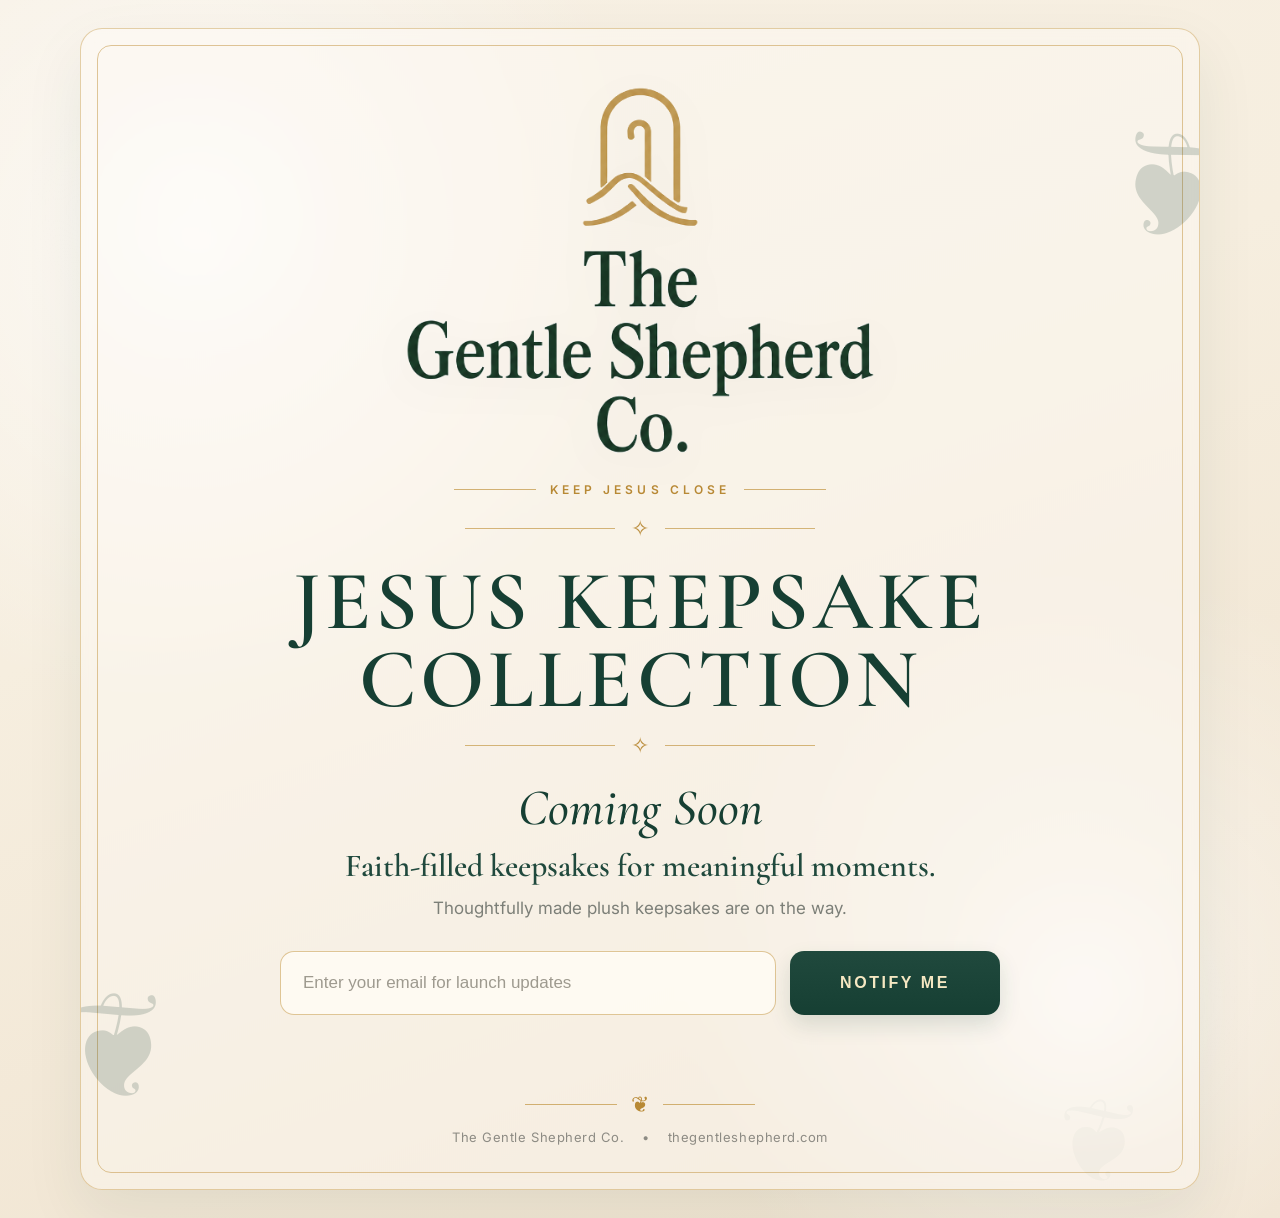
==== index.html @ 943f5da6 "Add files via upload" ====
<!DOCTYPE html>
<html lang="en">
<head>
  <meta charset="UTF-8" />
  <meta name="viewport" content="width=device-width, initial-scale=1.0" />
  <meta name="description" content="The Gentle Shepherd Co. — Jesus Keepsake Collection coming soon." />
  <title>The Gentle Shepherd Co. | Coming Soon</title>
  <link rel="preconnect" href="https://fonts.googleapis.com">
  <link rel="preconnect" href="https://fonts.gstatic.com" crossorigin>
  <link href="https://fonts.googleapis.com/css2?family=Cormorant+Garamond:wght@400;500;600;700&family=Inter:wght@400;500;600&display=swap" rel="stylesheet">
  <style>
    :root{
      --bg:#f7f0e4;
      --bg2:#efe2ce;
      --green:#163f33;
      --green2:#20493d;
      --gold:#c59a4a;
      --gold2:#b88935;
      --text:#3b463f;
      --soft:#7c7f78;
      --line:rgba(197,154,74,.75);
      --white:#fffdfa;
      --shadow:0 24px 60px rgba(22,63,51,.08);
    }

    *{box-sizing:border-box}
    html,body{margin:0;padding:0}
    body{
      min-height:100vh;
      font-family:"Inter",sans-serif;
      color:var(--text);
      background:
        radial-gradient(circle at 15% 20%, rgba(255,255,255,.65), transparent 32%),
        radial-gradient(circle at 85% 80%, rgba(255,255,255,.55), transparent 28%),
        linear-gradient(160deg, var(--bg) 0%, #f6eedf 40%, var(--bg2) 100%);
      overflow-x:hidden;
    }

    .page{
      min-height:100vh;
      padding:28px;
      display:flex;
      align-items:center;
      justify-content:center;
      position:relative;
      isolation:isolate;
    }

    .page::before,
    .page::after{
      content:"";
      position:absolute;
      inset:auto;
      width:360px;
      height:360px;
      border-radius:50%;
      background:radial-gradient(circle, rgba(255,255,255,.35), transparent 62%);
      z-index:-2;
      filter:blur(12px);
    }
    .page::before{top:30px;left:20px}
    .page::after{right:20px;bottom:30px}

    .shell{
      position:relative;
      width:min(1120px, 100%);
      background:rgba(255,253,249,.38);
      backdrop-filter: blur(6px);
      border:1.25px solid rgba(197,154,74,.45);
      box-shadow:var(--shadow);
      border-radius:22px;
      padding:52px 40px 44px;
      overflow:hidden;
    }

    .shell::before{
      content:"";
      position:absolute;
      inset:16px;
      border:1px solid rgba(197,154,74,.55);
      border-radius:14px;
      pointer-events:none;
    }

    .leaf{
      position:absolute;
      color:rgba(22,63,51,.18);
      font-family:"Cormorant Garamond",serif;
      font-size:140px;
      line-height:1;
      user-select:none;
      pointer-events:none;
    }
    .leaf.left{left:-14px;bottom:74px;transform:rotate(-8deg)}
    .leaf.right{right:-20px;top:86px;transform:scaleX(-1) rotate(-14deg)}
    .leaf.bottom{right:62px;bottom:-6px;font-size:110px;opacity:.14}

    .inner{
      max-width:760px;
      margin:0 auto;
      text-align:center;
      position:relative;
      z-index:1;
    }

    .logo{
      width:min(480px, 72vw);
      display:block;
      margin:0 auto 22px;
      filter:drop-shadow(0 10px 20px rgba(0,0,0,.04));
    }

    .micro{
      display:flex;
      align-items:center;
      justify-content:center;
      gap:14px;
      color:var(--gold2);
      font-size:12px;
      font-weight:600;
      letter-spacing:.34em;
      text-transform:uppercase;
      margin:6px 0 20px;
    }
    .micro::before,.micro::after{
      content:"";
      width:82px;
      max-width:12vw;
      height:1px;
      background:var(--line);
    }

    .ornament{
      display:flex;
      align-items:center;
      justify-content:center;
      gap:16px;
      margin:16px auto 24px;
      color:var(--gold2);
      opacity:.95;
    }
    .ornament::before,.ornament::after{
      content:"";
      width:150px;
      max-width:22vw;
      height:1px;
      background:var(--line);
    }
    .ornament span{
      font-size:22px;
      line-height:1;
    }

    h1{
      margin:0;
      font-family:"Cormorant Garamond",serif;
      color:var(--green);
      font-weight:600;
      text-transform:uppercase;
      letter-spacing:.05em;
      font-size:clamp(46px, 7vw, 84px);
      line-height:.92;
    }

    .coming{
      margin:10px 0 10px;
      font-family:"Cormorant Garamond",serif;
      color:var(--green);
      font-style:italic;
      font-weight:500;
      font-size:clamp(36px, 4vw, 56px);
      line-height:1.1;
    }

    .tagline{
      margin:10px 0 8px;
      font-family:"Cormorant Garamond",serif;
      color:var(--green2);
      font-size:clamp(22px, 2.5vw, 34px);
      font-weight:600;
      line-height:1.25;
    }

    .sub{
      margin:0 auto 28px;
      max-width:640px;
      color:var(--soft);
      font-size:17px;
      line-height:1.7;
    }

    .notify-wrap{
      margin:26px auto 24px;
      max-width:720px;
      display:grid;
      grid-template-columns:1fr 210px;
      gap:14px;
    }

    .notify-wrap input{
      width:100%;
      height:64px;
      border-radius:14px;
      border:1px solid rgba(197,154,74,.55);
      background:rgba(255,252,245,.82);
      padding:0 22px;
      font-size:17px;
      color:var(--green);
      outline:none;
      box-shadow: inset 0 1px 0 rgba(255,255,255,.4);
    }

    .notify-wrap input::placeholder{
      color:#9e9a8f;
    }

    .notify-wrap button{
      height:64px;
      border:none;
      border-radius:14px;
      background:linear-gradient(180deg, var(--green2), var(--green));
      color:#f5e7c2;
      font-size:16px;
      font-weight:600;
      letter-spacing:.16em;
      text-transform:uppercase;
      cursor:pointer;
      box-shadow:0 10px 22px rgba(22,63,51,.14);
      transition:transform .18s ease, box-shadow .18s ease, opacity .18s ease;
    }
    .notify-wrap button:hover{
      transform:translateY(-1px);
      box-shadow:0 14px 28px rgba(22,63,51,.18);
    }

    .message{
      min-height:24px;
      margin-top:4px;
      color:var(--green2);
      font-size:14px;
    }

    .footer-orn{
      margin:28px auto 12px;
      color:var(--gold2);
      font-size:22px;
      display:flex;
      align-items:center;
      justify-content:center;
      gap:14px;
    }
    .footer-orn::before,.footer-orn::after{
      content:"";
      width:92px;
      max-width:14vw;
      height:1px;
      background:var(--line);
    }

    .footer{
      display:flex;
      justify-content:center;
      gap:18px;
      flex-wrap:wrap;
      margin-top:8px;
      color:#8d8b84;
      font-size:13px;
      letter-spacing:.04em;
    }

    @media (max-width: 760px){
      .page{padding:14px}
      .shell{padding:34px 20px 28px}
      .notify-wrap{
        grid-template-columns:1fr;
        gap:12px;
      }
      .notify-wrap button, .notify-wrap input{height:58px}
      .leaf{display:none}
      .micro{letter-spacing:.24em}
      .tagline{font-size:26px}
      .sub{font-size:15px}
    }
  </style>
</head>
<body>
  <main class="page">
    <section class="shell">
      <div class="leaf left">❦</div>
      <div class="leaf right">❦</div>
      <div class="leaf bottom">❦</div>

      <div class="inner">
        <img src="tgsc-logo.png" alt="The Gentle Shepherd Co. logo" class="logo" />

        <div class="micro">Keep Jesus Close</div>
        <div class="ornament"><span>✧</span></div>

        <h1>Jesus Keepsake<br>Collection</h1>
        <div class="ornament"><span>✧</span></div>

        <div class="coming">Coming Soon</div>

        <p class="tagline">Faith-filled keepsakes for meaningful moments.</p>
        <p class="sub">Thoughtfully made plush keepsakes are on the way.</p>

        <form class="notify-wrap" id="notifyForm">
          <input type="email" id="email" placeholder="Enter your email for launch updates" required />
          <button type="submit">Notify Me</button>
        </form>
        <div id="message" class="message" aria-live="polite"></div>

        <div class="footer-orn">❦</div>
        <div class="footer">
          <span>The Gentle Shepherd Co.</span>
          <span>•</span>
          <span>thegentleshepherd.com</span>
        </div>
      </div>
    </section>
  </main>

  <script>
    const form = document.getElementById('notifyForm');
    const message = document.getElementById('message');

    form.addEventListener('submit', function(e){
      e.preventDefault();
      message.textContent = "Thank you — we’ll let you know when we launch.";
      form.reset();
    });
  </script>
</body>
</html>
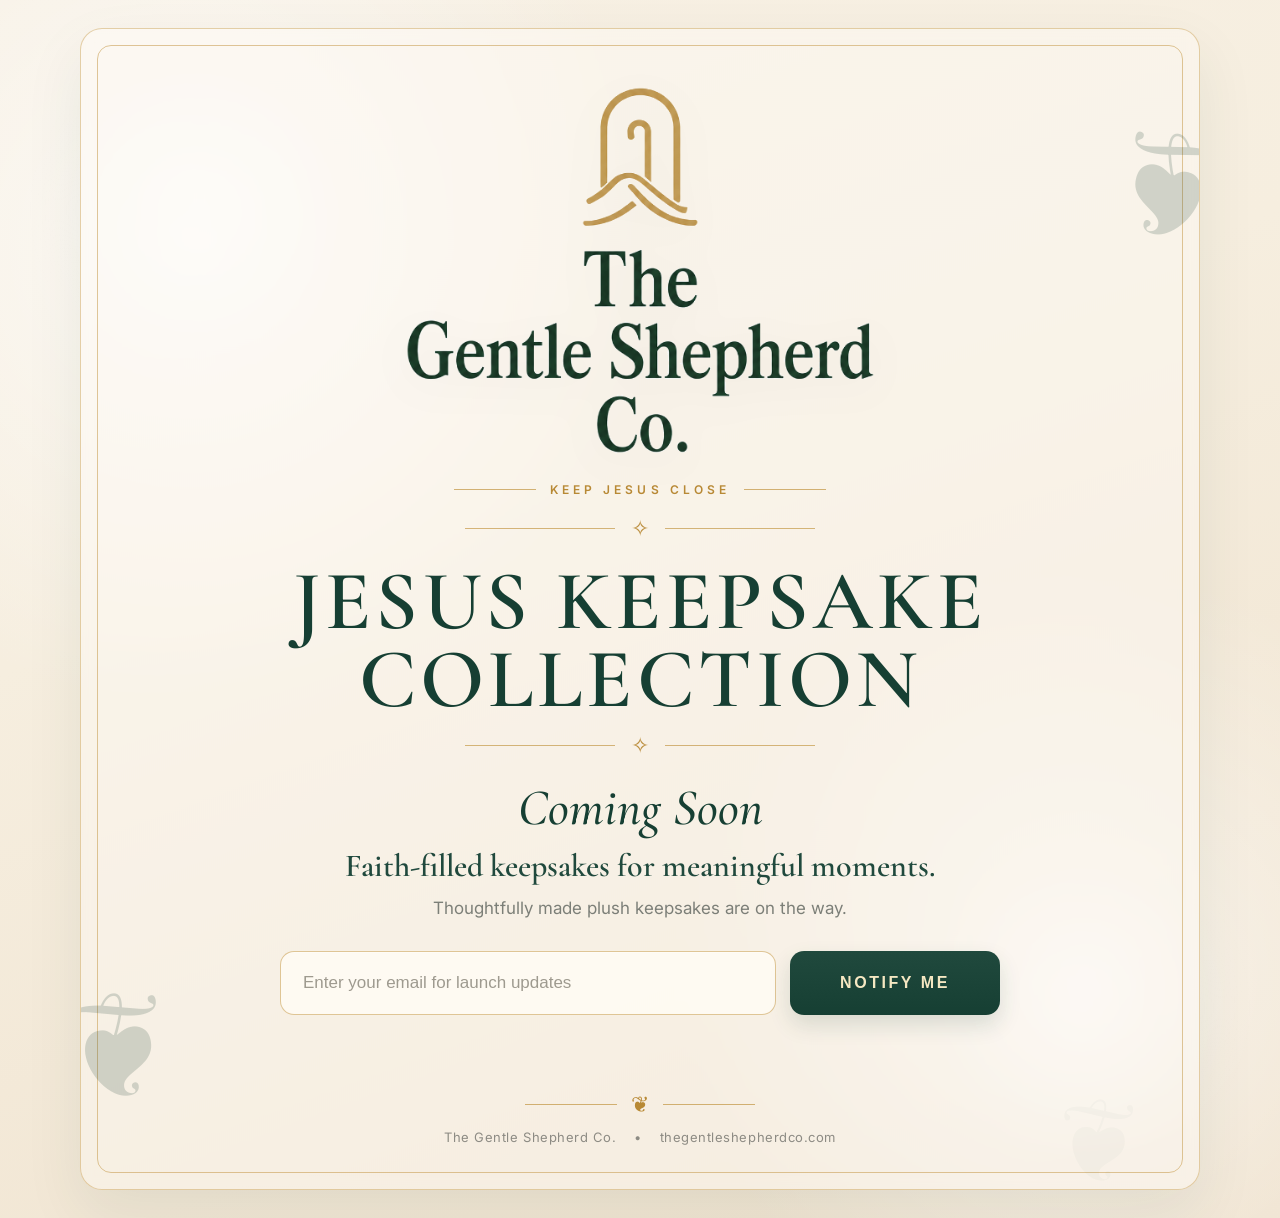
==== commit b0f865de: "Update index.html" ====
--- a/index.html
+++ b/index.html
@@ -314,7 +314,7 @@
         <div class="footer">
           <span>The Gentle Shepherd Co.</span>
           <span>•</span>
-          <span>thegentleshepherd.com</span>
+          <span>thegentleshepherdco.com</span>
         </div>
       </div>
     </section>
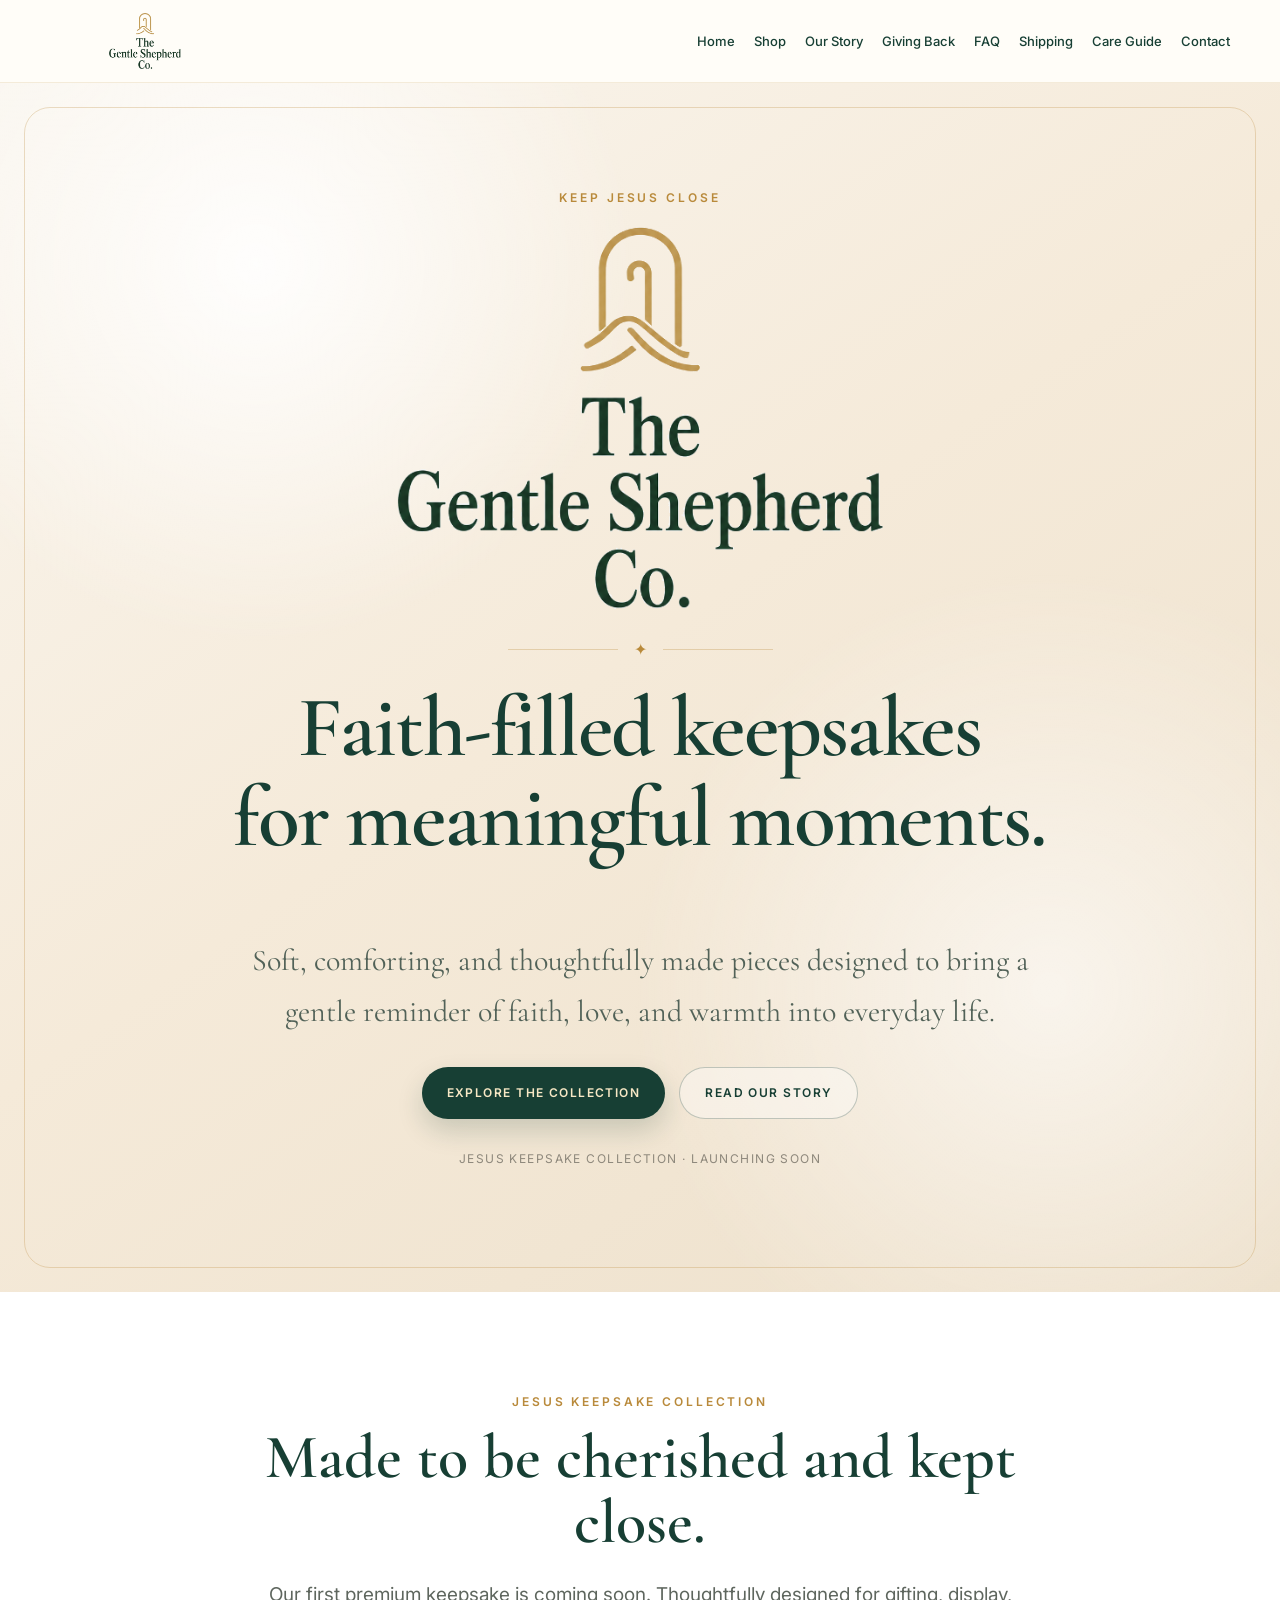
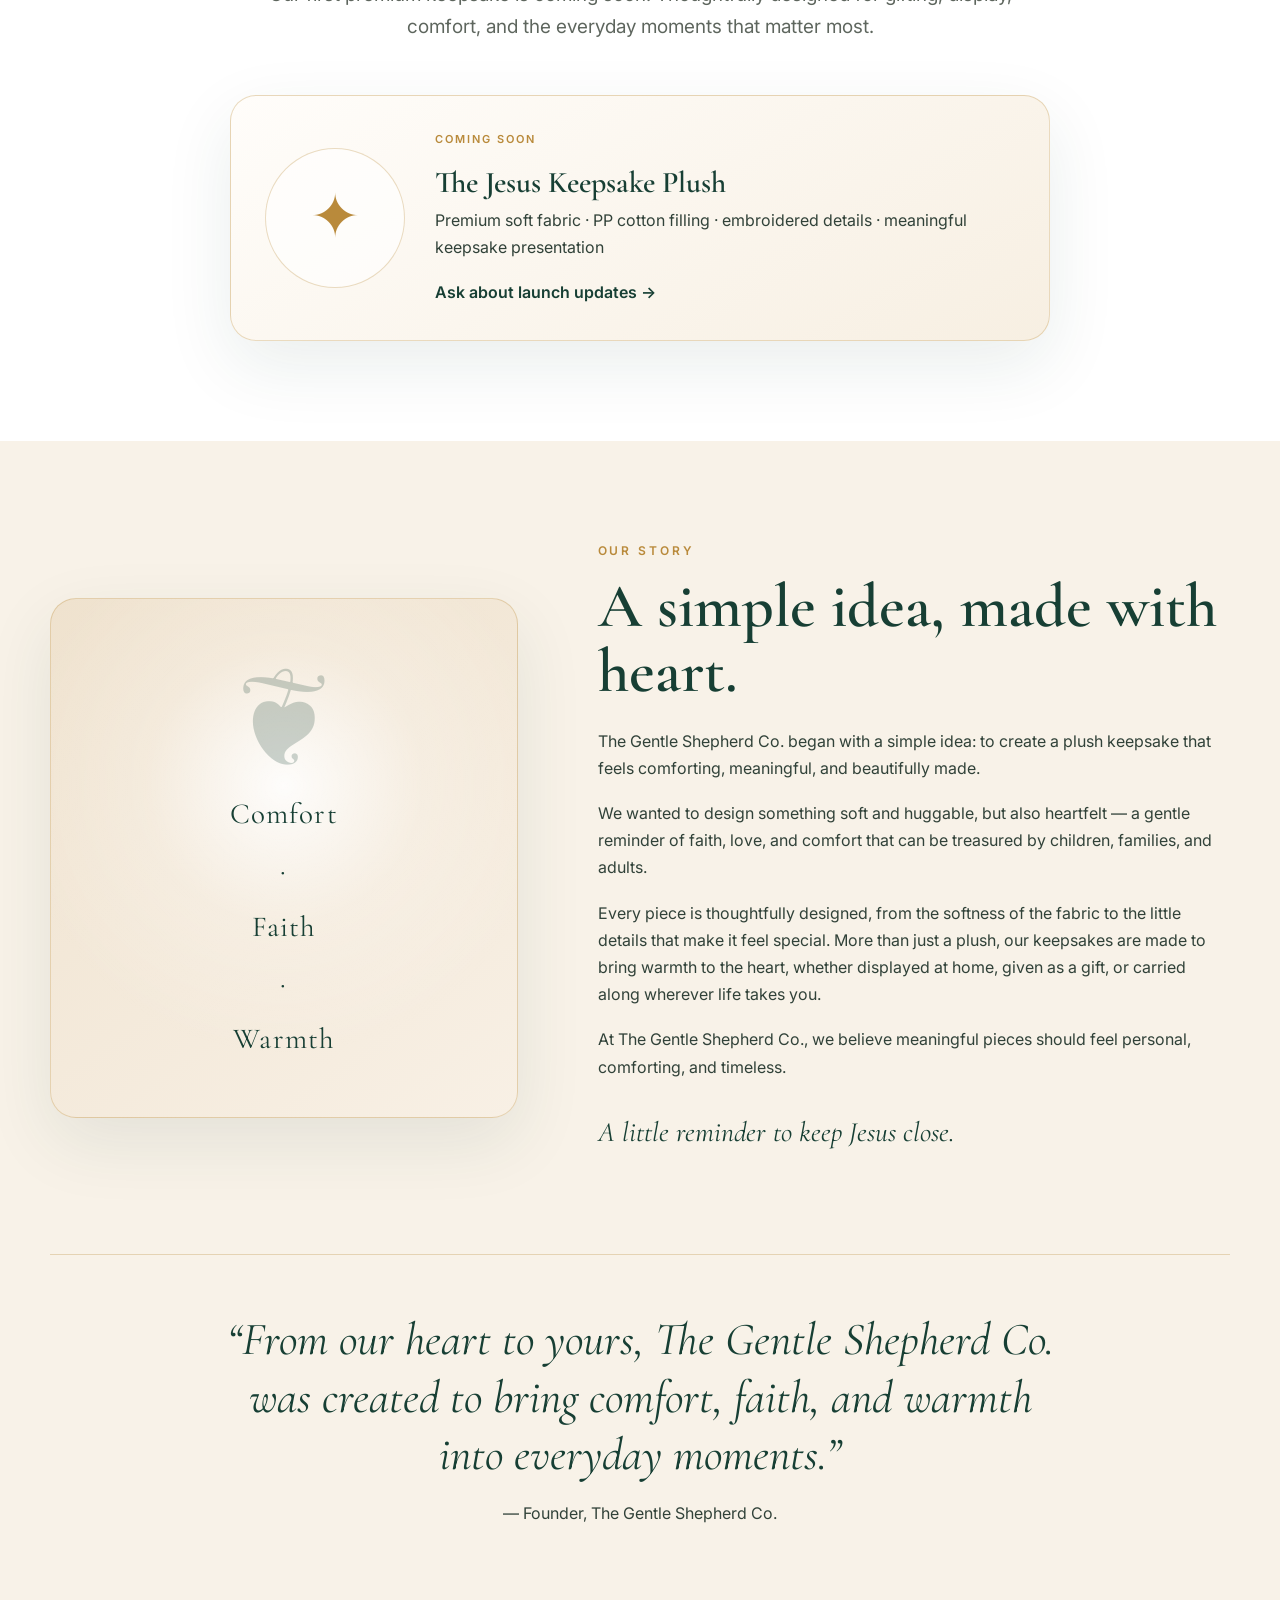
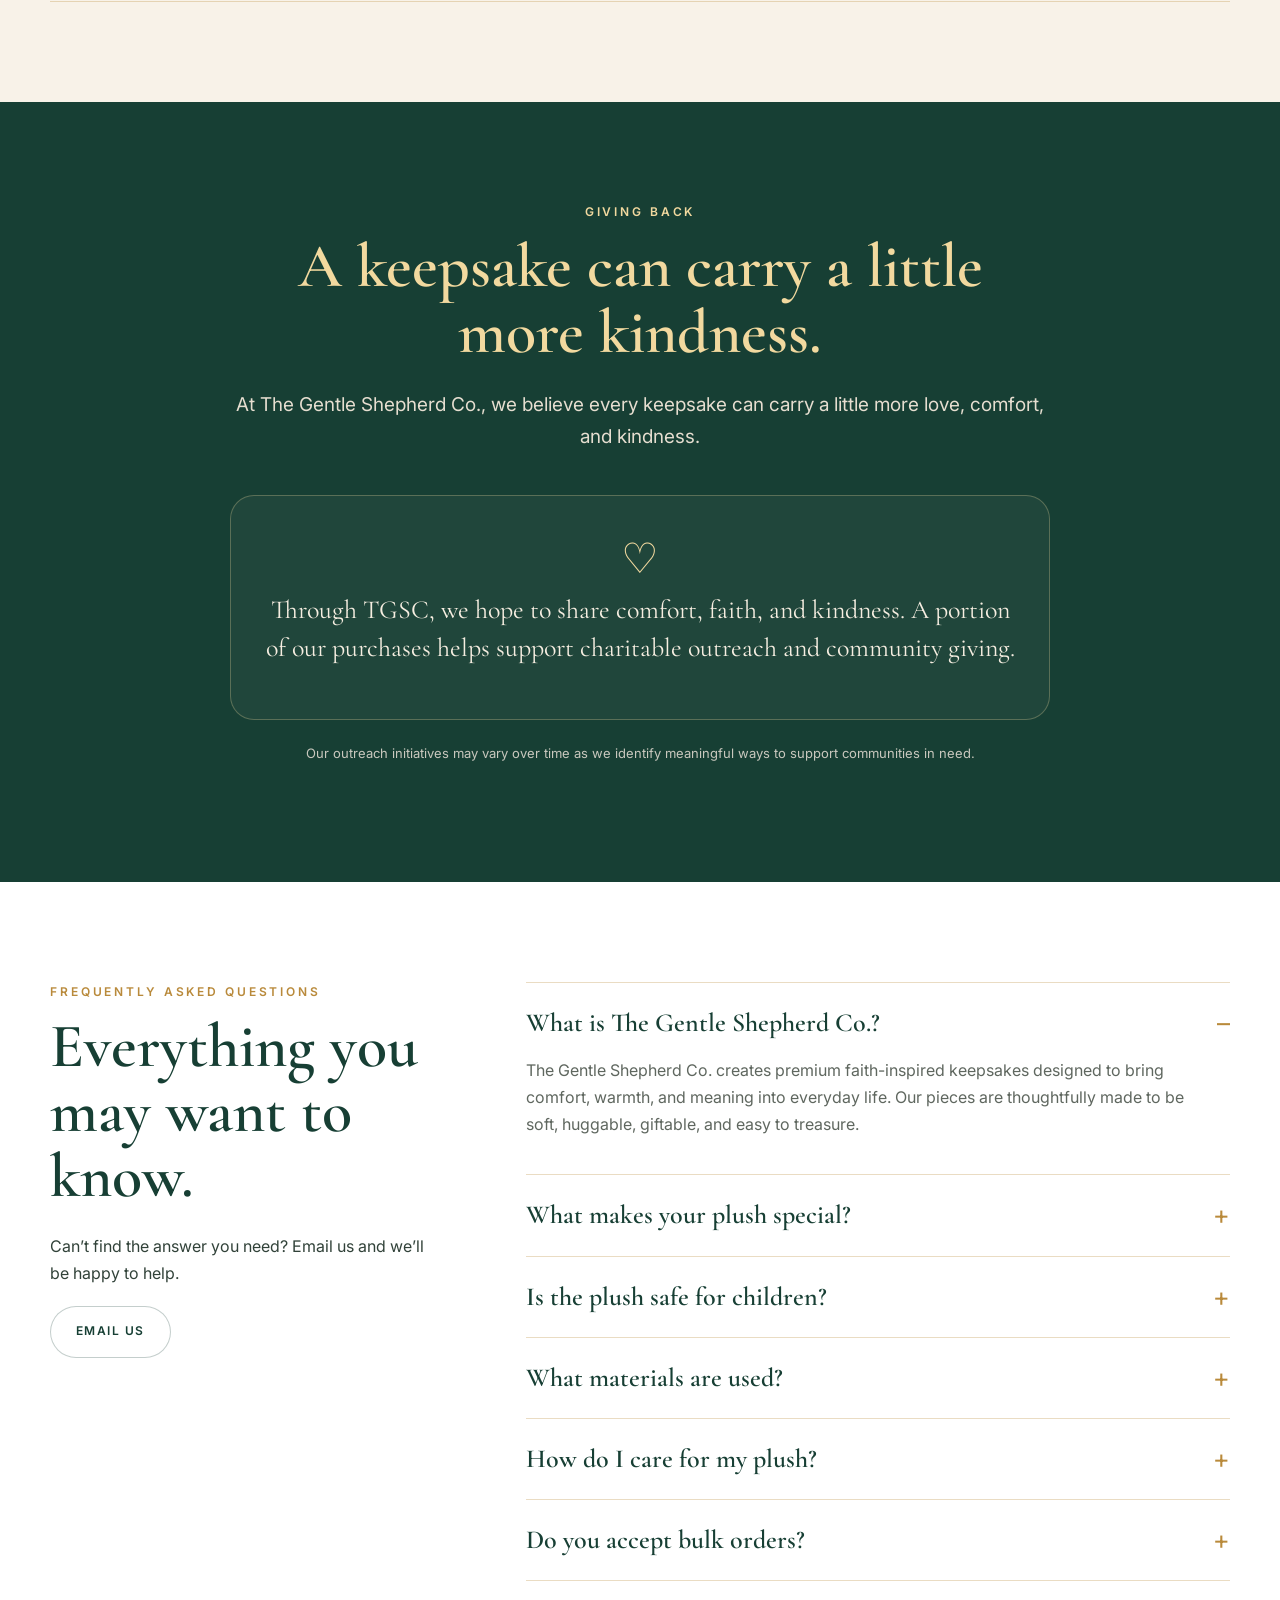
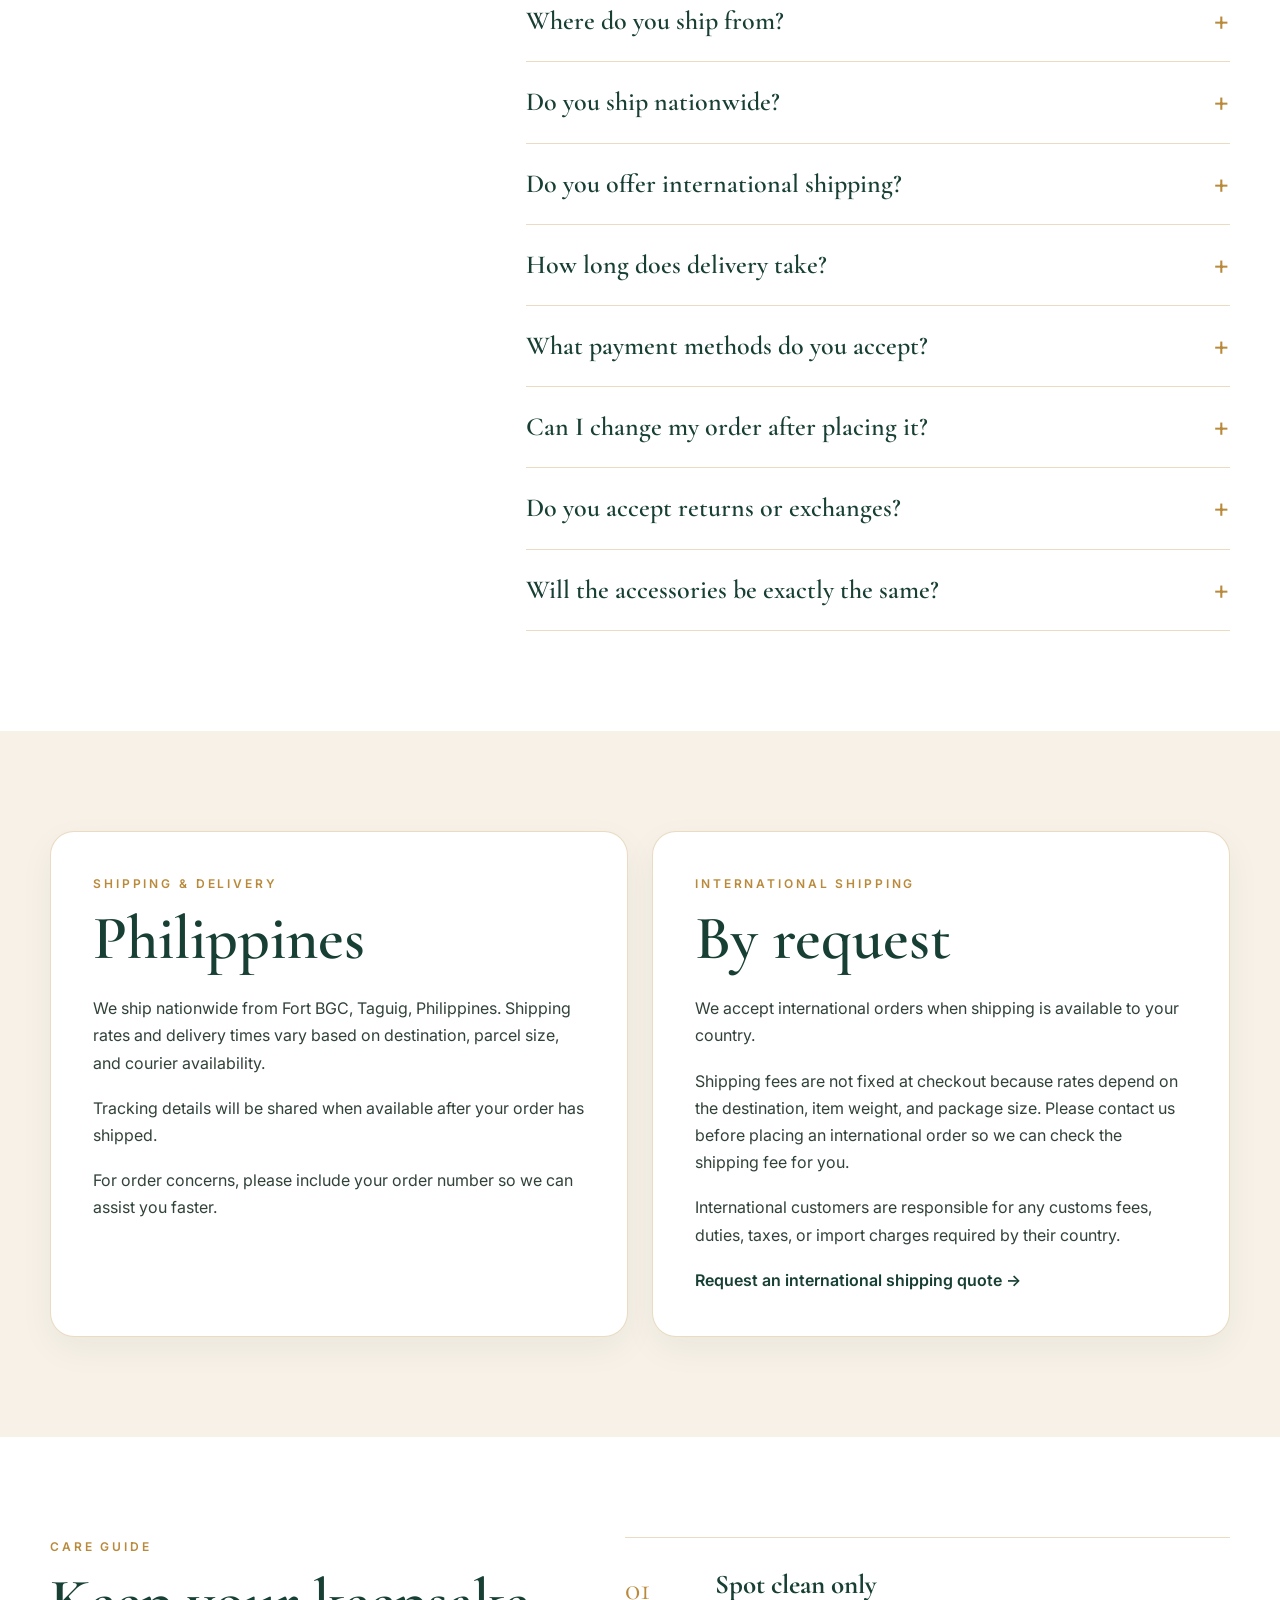
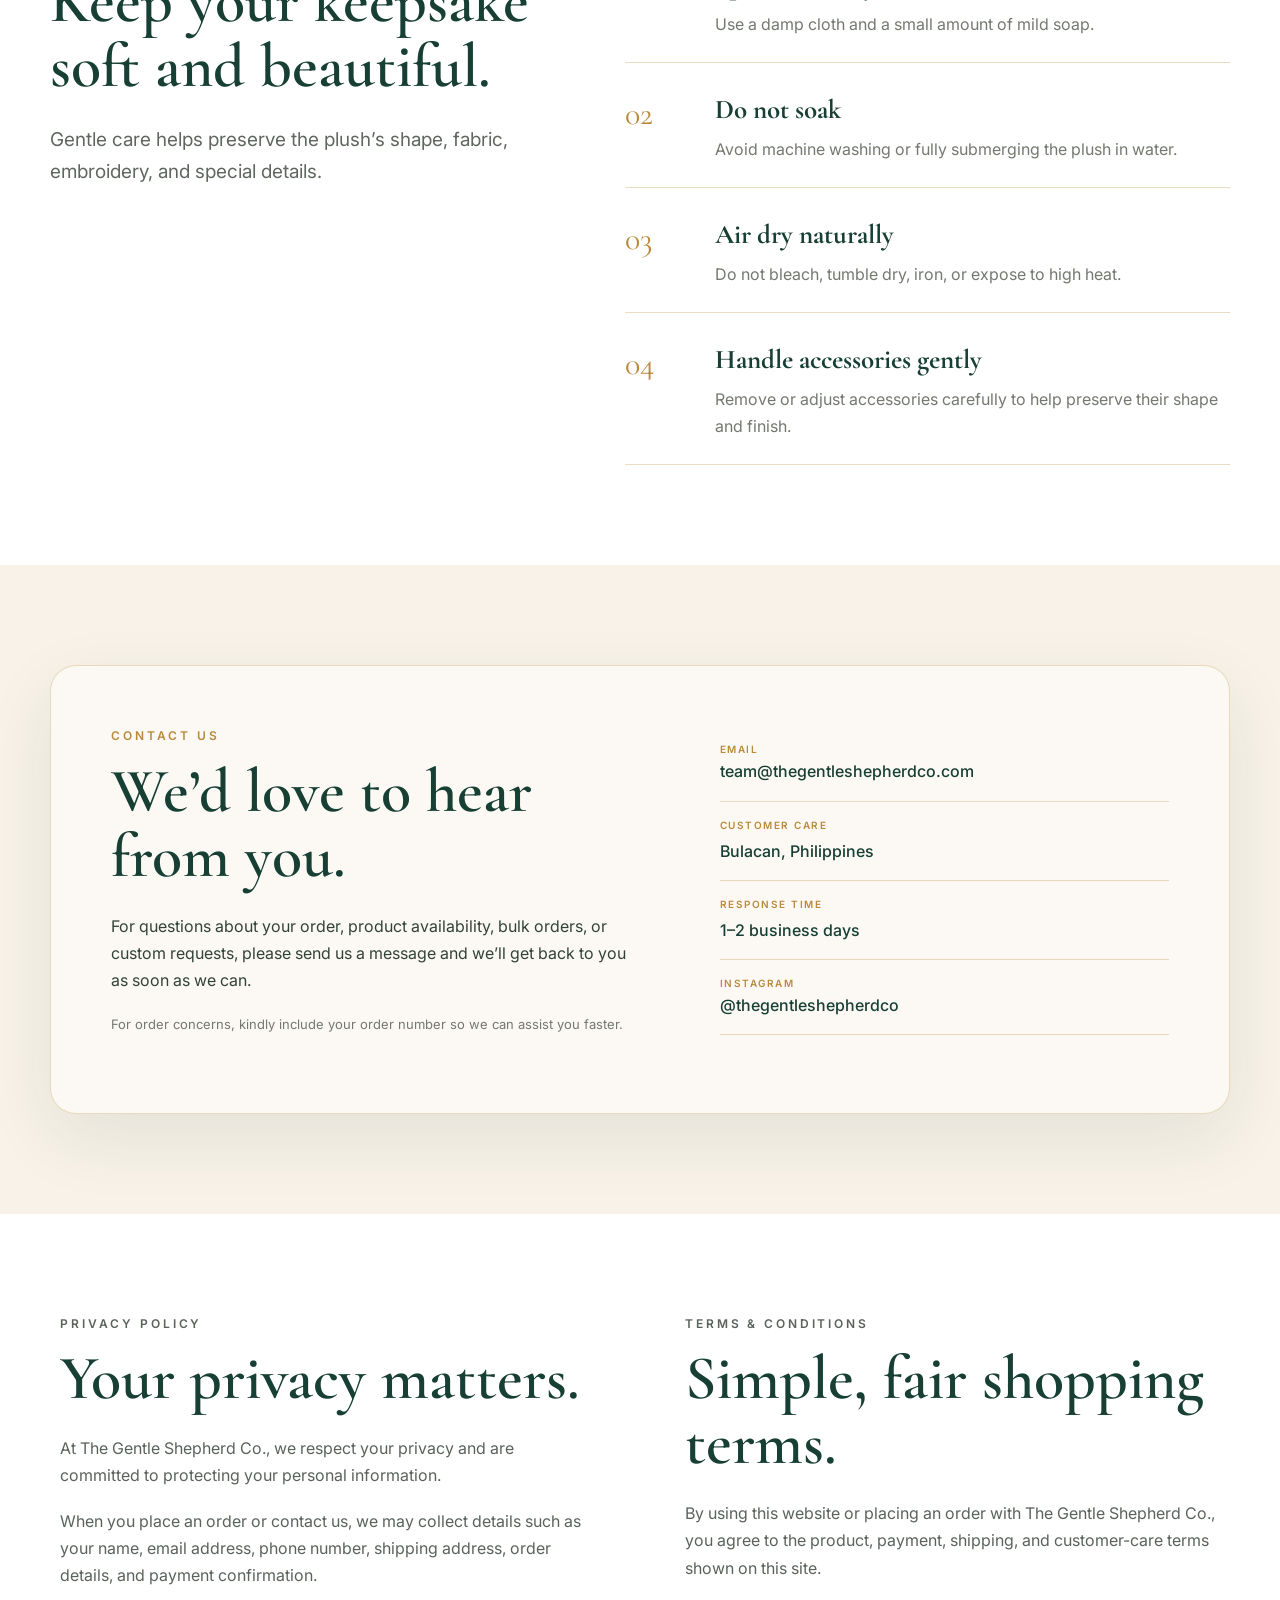
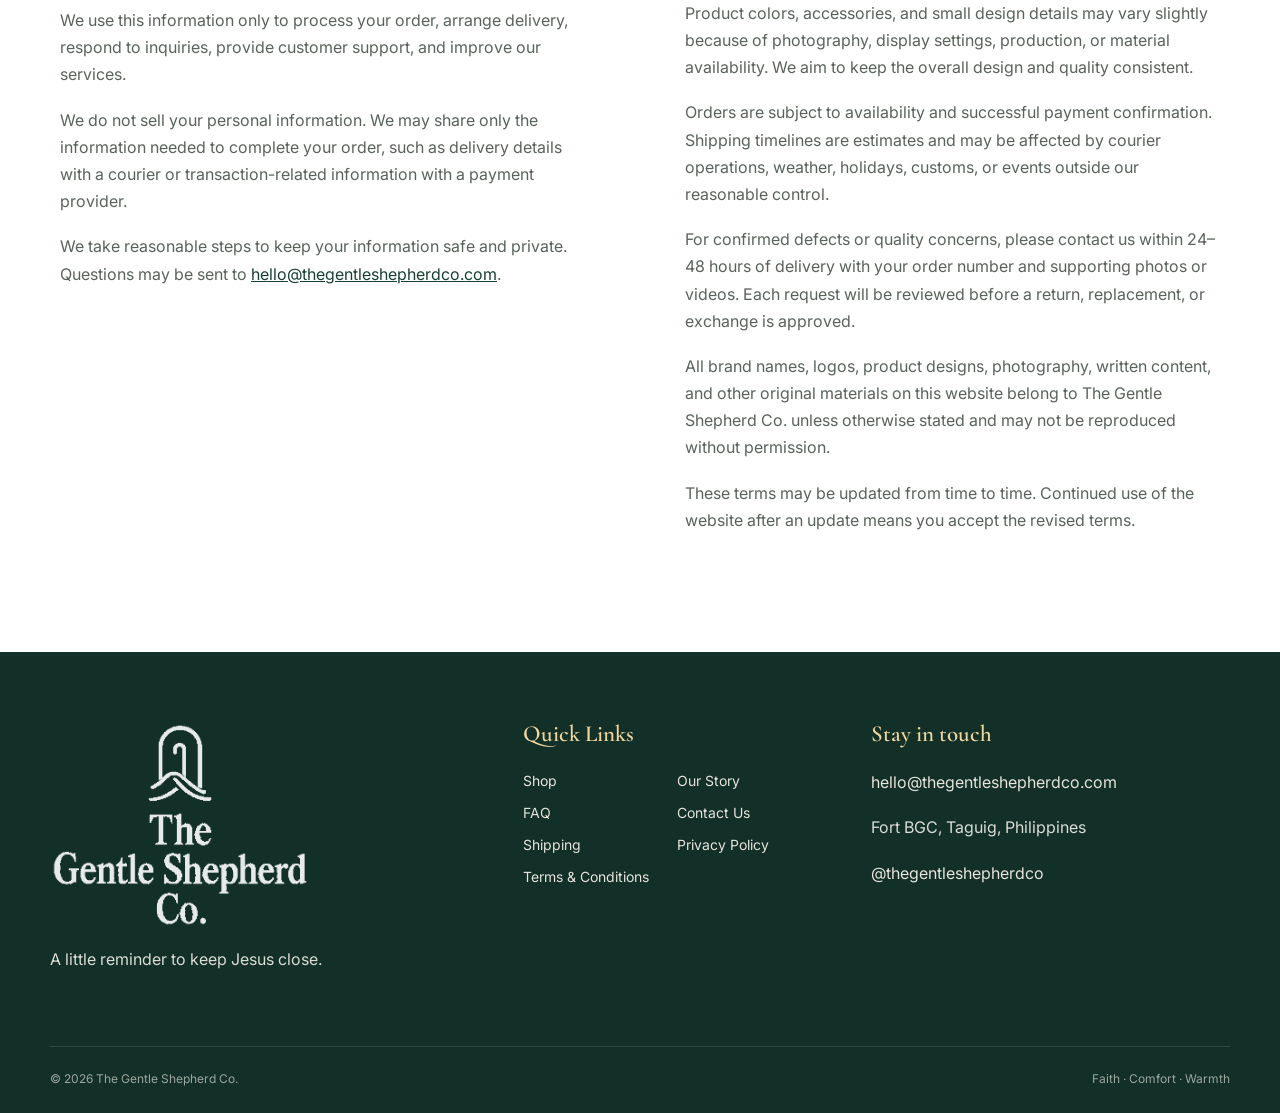
==== commit 9818f770: "Add files via upload" ====
--- a/index.html
+++ b/index.html
@@ -3,332 +3,240 @@
 <head>
   <meta charset="UTF-8" />
   <meta name="viewport" content="width=device-width, initial-scale=1.0" />
-  <meta name="description" content="The Gentle Shepherd Co. — Jesus Keepsake Collection coming soon." />
-  <title>The Gentle Shepherd Co. | Coming Soon</title>
+  <meta name="description" content="The Gentle Shepherd Co. creates premium faith-inspired keepsakes designed to bring comfort, warmth, and meaning into everyday life." />
+  <meta name="theme-color" content="#173f34" />
+  <title>The Gentle Shepherd Co. | Keep Jesus Close</title>
   <link rel="preconnect" href="https://fonts.googleapis.com">
   <link rel="preconnect" href="https://fonts.gstatic.com" crossorigin>
   <link href="https://fonts.googleapis.com/css2?family=Cormorant+Garamond:wght@400;500;600;700&family=Inter:wght@400;500;600&display=swap" rel="stylesheet">
-  <style>
-    :root{
-      --bg:#f7f0e4;
-      --bg2:#efe2ce;
-      --green:#163f33;
-      --green2:#20493d;
-      --gold:#c59a4a;
-      --gold2:#b88935;
-      --text:#3b463f;
-      --soft:#7c7f78;
-      --line:rgba(197,154,74,.75);
-      --white:#fffdfa;
-      --shadow:0 24px 60px rgba(22,63,51,.08);
-    }
-
-    *{box-sizing:border-box}
-    html,body{margin:0;padding:0}
-    body{
-      min-height:100vh;
-      font-family:"Inter",sans-serif;
-      color:var(--text);
-      background:
-        radial-gradient(circle at 15% 20%, rgba(255,255,255,.65), transparent 32%),
-        radial-gradient(circle at 85% 80%, rgba(255,255,255,.55), transparent 28%),
-        linear-gradient(160deg, var(--bg) 0%, #f6eedf 40%, var(--bg2) 100%);
-      overflow-x:hidden;
-    }
-
-    .page{
-      min-height:100vh;
-      padding:28px;
-      display:flex;
-      align-items:center;
-      justify-content:center;
-      position:relative;
-      isolation:isolate;
-    }
-
-    .page::before,
-    .page::after{
-      content:"";
-      position:absolute;
-      inset:auto;
-      width:360px;
-      height:360px;
-      border-radius:50%;
-      background:radial-gradient(circle, rgba(255,255,255,.35), transparent 62%);
-      z-index:-2;
-      filter:blur(12px);
-    }
-    .page::before{top:30px;left:20px}
-    .page::after{right:20px;bottom:30px}
-
-    .shell{
-      position:relative;
-      width:min(1120px, 100%);
-      background:rgba(255,253,249,.38);
-      backdrop-filter: blur(6px);
-      border:1.25px solid rgba(197,154,74,.45);
-      box-shadow:var(--shadow);
-      border-radius:22px;
-      padding:52px 40px 44px;
-      overflow:hidden;
-    }
-
-    .shell::before{
-      content:"";
-      position:absolute;
-      inset:16px;
-      border:1px solid rgba(197,154,74,.55);
-      border-radius:14px;
-      pointer-events:none;
-    }
-
-    .leaf{
-      position:absolute;
-      color:rgba(22,63,51,.18);
-      font-family:"Cormorant Garamond",serif;
-      font-size:140px;
-      line-height:1;
-      user-select:none;
-      pointer-events:none;
-    }
-    .leaf.left{left:-14px;bottom:74px;transform:rotate(-8deg)}
-    .leaf.right{right:-20px;top:86px;transform:scaleX(-1) rotate(-14deg)}
-    .leaf.bottom{right:62px;bottom:-6px;font-size:110px;opacity:.14}
-
-    .inner{
-      max-width:760px;
-      margin:0 auto;
-      text-align:center;
-      position:relative;
-      z-index:1;
-    }
-
-    .logo{
-      width:min(480px, 72vw);
-      display:block;
-      margin:0 auto 22px;
-      filter:drop-shadow(0 10px 20px rgba(0,0,0,.04));
-    }
-
-    .micro{
-      display:flex;
-      align-items:center;
-      justify-content:center;
-      gap:14px;
-      color:var(--gold2);
-      font-size:12px;
-      font-weight:600;
-      letter-spacing:.34em;
-      text-transform:uppercase;
-      margin:6px 0 20px;
-    }
-    .micro::before,.micro::after{
-      content:"";
-      width:82px;
-      max-width:12vw;
-      height:1px;
-      background:var(--line);
-    }
-
-    .ornament{
-      display:flex;
-      align-items:center;
-      justify-content:center;
-      gap:16px;
-      margin:16px auto 24px;
-      color:var(--gold2);
-      opacity:.95;
-    }
-    .ornament::before,.ornament::after{
-      content:"";
-      width:150px;
-      max-width:22vw;
-      height:1px;
-      background:var(--line);
-    }
-    .ornament span{
-      font-size:22px;
-      line-height:1;
-    }
-
-    h1{
-      margin:0;
-      font-family:"Cormorant Garamond",serif;
-      color:var(--green);
-      font-weight:600;
-      text-transform:uppercase;
-      letter-spacing:.05em;
-      font-size:clamp(46px, 7vw, 84px);
-      line-height:.92;
-    }
-
-    .coming{
-      margin:10px 0 10px;
-      font-family:"Cormorant Garamond",serif;
-      color:var(--green);
-      font-style:italic;
-      font-weight:500;
-      font-size:clamp(36px, 4vw, 56px);
-      line-height:1.1;
-    }
-
-    .tagline{
-      margin:10px 0 8px;
-      font-family:"Cormorant Garamond",serif;
-      color:var(--green2);
-      font-size:clamp(22px, 2.5vw, 34px);
-      font-weight:600;
-      line-height:1.25;
-    }
-
-    .sub{
-      margin:0 auto 28px;
-      max-width:640px;
-      color:var(--soft);
-      font-size:17px;
-      line-height:1.7;
-    }
-
-    .notify-wrap{
-      margin:26px auto 24px;
-      max-width:720px;
-      display:grid;
-      grid-template-columns:1fr 210px;
-      gap:14px;
-    }
-
-    .notify-wrap input{
-      width:100%;
-      height:64px;
-      border-radius:14px;
-      border:1px solid rgba(197,154,74,.55);
-      background:rgba(255,252,245,.82);
-      padding:0 22px;
-      font-size:17px;
-      color:var(--green);
-      outline:none;
-      box-shadow: inset 0 1px 0 rgba(255,255,255,.4);
-    }
-
-    .notify-wrap input::placeholder{
-      color:#9e9a8f;
-    }
-
-    .notify-wrap button{
-      height:64px;
-      border:none;
-      border-radius:14px;
-      background:linear-gradient(180deg, var(--green2), var(--green));
-      color:#f5e7c2;
-      font-size:16px;
-      font-weight:600;
-      letter-spacing:.16em;
-      text-transform:uppercase;
-      cursor:pointer;
-      box-shadow:0 10px 22px rgba(22,63,51,.14);
-      transition:transform .18s ease, box-shadow .18s ease, opacity .18s ease;
-    }
-    .notify-wrap button:hover{
-      transform:translateY(-1px);
-      box-shadow:0 14px 28px rgba(22,63,51,.18);
-    }
-
-    .message{
-      min-height:24px;
-      margin-top:4px;
-      color:var(--green2);
-      font-size:14px;
-    }
-
-    .footer-orn{
-      margin:28px auto 12px;
-      color:var(--gold2);
-      font-size:22px;
-      display:flex;
-      align-items:center;
-      justify-content:center;
-      gap:14px;
-    }
-    .footer-orn::before,.footer-orn::after{
-      content:"";
-      width:92px;
-      max-width:14vw;
-      height:1px;
-      background:var(--line);
-    }
-
-    .footer{
-      display:flex;
-      justify-content:center;
-      gap:18px;
-      flex-wrap:wrap;
-      margin-top:8px;
-      color:#8d8b84;
-      font-size:13px;
-      letter-spacing:.04em;
-    }
-
-    @media (max-width: 760px){
-      .page{padding:14px}
-      .shell{padding:34px 20px 28px}
-      .notify-wrap{
-        grid-template-columns:1fr;
-        gap:12px;
-      }
-      .notify-wrap button, .notify-wrap input{height:58px}
-      .leaf{display:none}
-      .micro{letter-spacing:.24em}
-      .tagline{font-size:26px}
-      .sub{font-size:15px}
-    }
-  </style>
+  <link rel="stylesheet" href="styles.css" />
 </head>
 <body>
-  <main class="page">
-    <section class="shell">
-      <div class="leaf left">❦</div>
-      <div class="leaf right">❦</div>
-      <div class="leaf bottom">❦</div>
-
-      <div class="inner">
-        <img src="tgsc-logo.png" alt="The Gentle Shepherd Co. logo" class="logo" />
-
-        <div class="micro">Keep Jesus Close</div>
-        <div class="ornament"><span>✧</span></div>
-
-        <h1>Jesus Keepsake<br>Collection</h1>
-        <div class="ornament"><span>✧</span></div>
-
-        <div class="coming">Coming Soon</div>
-
-        <p class="tagline">Faith-filled keepsakes for meaningful moments.</p>
-        <p class="sub">Thoughtfully made plush keepsakes are on the way.</p>
-
-        <form class="notify-wrap" id="notifyForm">
-          <input type="email" id="email" placeholder="Enter your email for launch updates" required />
-          <button type="submit">Notify Me</button>
-        </form>
-        <div id="message" class="message" aria-live="polite"></div>
-
-        <div class="footer-orn">❦</div>
-        <div class="footer">
-          <span>The Gentle Shepherd Co.</span>
-          <span>•</span>
-          <span>thegentleshepherdco.com</span>
-        </div>
+  <header class="site-header" id="top">
+    <div class="nav-wrap container">
+      <a class="brand" href="#home" aria-label="The Gentle Shepherd Co. home">
+        <img src="tgsc-logo.png" alt="The Gentle Shepherd Co." />
+      </a>
+      <button class="menu-toggle" aria-label="Open menu" aria-expanded="false">☰</button>
+      <nav class="main-nav" aria-label="Main navigation">
+        <a href="#home">Home</a>
+        <a href="#shop">Shop</a>
+        <a href="#story">Our Story</a>
+        <a href="#giving">Giving Back</a>
+        <a href="#faq">FAQ</a>
+        <a href="#shipping">Shipping</a>
+        <a href="#care">Care Guide</a>
+        <a href="#contact">Contact</a>
+      </nav>
+    </div>
+  </header>
+
+  <main>
+    <section class="hero" id="home">
+      <div class="hero-glow glow-one"></div>
+      <div class="hero-glow glow-two"></div>
+      <div class="container hero-inner">
+        <p class="eyebrow">Keep Jesus Close</p>
+        <img class="hero-logo" src="tgsc-logo.png" alt="The Gentle Shepherd Co. logo" />
+        <div class="ornament"><span>✦</span></div>
+        <h1>Faith-filled keepsakes<br>for meaningful moments.</h1>
+        <p class="hero-copy">Soft, comforting, and thoughtfully made pieces designed to bring a gentle reminder of faith, love, and warmth into everyday life.</p>
+        <div class="hero-actions">
+          <a class="btn btn-primary" href="#shop">Explore the Collection</a>
+          <a class="btn btn-ghost" href="#story">Read Our Story</a>
+        </div>
+        <p class="launch-note">Jesus Keepsake Collection · Launching Soon</p>
+      </div>
+    </section>
+
+    <section class="section shop-section" id="shop">
+      <div class="container narrow center">
+        <p class="eyebrow">Jesus Keepsake Collection</p>
+        <h2>Made to be cherished and kept close.</h2>
+        <p class="lead">Our first premium keepsake is coming soon. Thoughtfully designed for gifting, display, comfort, and the everyday moments that matter most.</p>
+        <div class="product-card">
+          <div class="product-mark">✦</div>
+          <div>
+            <p class="product-kicker">Coming Soon</p>
+            <h3>The Jesus Keepsake Plush</h3>
+            <p>Premium soft fabric · PP cotton filling · embroidered details · meaningful keepsake presentation</p>
+            <a class="text-link" href="mailto:hello@thegentleshepherdco.com?subject=Jesus%20Keepsake%20Launch%20Updates">Ask about launch updates →</a>
+          </div>
+        </div>
+      </div>
+    </section>
+
+    <section class="section story-section" id="story">
+      <div class="container story-grid">
+        <div class="story-card decorative-card">
+          <div class="story-emblem">❦</div>
+          <p>Comfort</p><span>·</span><p>Faith</p><span>·</span><p>Warmth</p>
+        </div>
+        <div>
+          <p class="eyebrow">Our Story</p>
+          <h2>A simple idea, made with heart.</h2>
+          <p>The Gentle Shepherd Co. began with a simple idea: to create a plush keepsake that feels comforting, meaningful, and beautifully made.</p>
+          <p>We wanted to design something soft and huggable, but also heartfelt — a gentle reminder of faith, love, and comfort that can be treasured by children, families, and adults.</p>
+          <p>Every piece is thoughtfully designed, from the softness of the fabric to the little details that make it feel special. More than just a plush, our keepsakes are made to bring warmth to the heart, whether displayed at home, given as a gift, or carried along wherever life takes you.</p>
+          <p>At The Gentle Shepherd Co., we believe meaningful pieces should feel personal, comforting, and timeless.</p>
+          <p class="signature-line">A little reminder to keep Jesus close.</p>
+        </div>
+      </div>
+      <div class="container quote-wrap">
+        <blockquote>“From our heart to yours, The Gentle Shepherd Co. was created to bring comfort, faith, and warmth into everyday moments.”</blockquote>
+        <p>— Founder, The Gentle Shepherd Co.</p>
+      </div>
+    </section>
+
+    <section class="section giving-section" id="giving">
+      <div class="container narrow center">
+        <p class="eyebrow">Giving Back</p>
+        <h2>A keepsake can carry a little more kindness.</h2>
+        <p class="lead">At The Gentle Shepherd Co., we believe every keepsake can carry a little more love, comfort, and kindness.</p>
+        <div class="giving-box">
+          <span class="giving-icon">♡</span>
+          <p>Through TGSC, we hope to share comfort, faith, and kindness. A portion of our purchases helps support charitable outreach and community giving.</p>
+        </div>
+        <p class="small-note">Our outreach initiatives may vary over time as we identify meaningful ways to support communities in need.</p>
+      </div>
+    </section>
+
+    <section class="section faq-section" id="faq">
+      <div class="container faq-layout">
+        <div class="faq-intro">
+          <p class="eyebrow">Frequently Asked Questions</p>
+          <h2>Everything you may want to know.</h2>
+          <p>Can’t find the answer you need? Email us and we’ll be happy to help.</p>
+          <a class="btn btn-ghost" href="mailto:hello@thegentleshepherdco.com">Email Us</a>
+        </div>
+        <div class="accordion" data-accordion>
+          <details open><summary>What is The Gentle Shepherd Co.?</summary><p>The Gentle Shepherd Co. creates premium faith-inspired keepsakes designed to bring comfort, warmth, and meaning into everyday life. Our pieces are thoughtfully made to be soft, huggable, giftable, and easy to treasure.</p></details>
+          <details><summary>What makes your plush special?</summary><p>Our plush is designed to feel comforting, cute, and meaningful without feeling overwhelming. We focus on soft materials, gentle details, and a warm design that can be loved by children, families, and adults.</p></details>
+          <details><summary>Is the plush safe for children?</summary><p>We aim to use soft, child-friendly materials, embroidered details, and thoughtful construction wherever possible. For young children, adult supervision is still recommended, especially when a design includes removable accessories or small decorative parts.</p></details>
+          <details><summary>What materials are used?</summary><p>Our plush is made with soft fabric and filled with PP cotton. Some designs may include embroidered details, removable accessories, fabric tags, or other small design elements depending on the product style.</p></details>
+          <details><summary>How do I care for my plush?</summary><p>We recommend gentle spot cleaning with a damp cloth and mild soap. Avoid machine washing, soaking, bleaching, or tumble drying to help preserve the shape, embroidery, and softness.</p></details>
+          <details><summary>Do you accept bulk orders?</summary><p>Yes. We welcome bulk-order inquiries for gifts, events, churches, schools, and special occasions. Please contact us for availability, pricing, and lead time.</p></details>
+          <details><summary>Where do you ship from?</summary><p>We ship from Fort BGC, Taguig, Philippines.</p></details>
+          <details><summary>Do you ship nationwide?</summary><p>Yes. We ship within the Philippines. Shipping options and rates may depend on your location and the courier available at the time of checkout.</p></details>
+          <details><summary>Do you offer international shipping?</summary><p>International shipping may be available upon request. Please contact us before placing an order so we can check available shipping options and estimated costs.</p></details>
+          <details><summary>How long does delivery take?</summary><p>Delivery time depends on your location and the courier. Once your order has been shipped, we will send tracking details when available.</p></details>
+          <details><summary>What payment methods do you accept?</summary><p>Available payment methods may include bank transfer, GCash, Maya, card payments, or other checkout options shown on the website at the time of purchase.</p></details>
+          <details><summary>Can I change my order after placing it?</summary><p>Please contact us as soon as possible. If your order has not yet been packed or shipped, we’ll do our best to help. Once an order has shipped, changes may no longer be possible.</p></details>
+          <details><summary>Do you accept returns or exchanges?</summary><p>Returns or exchanges are accepted for confirmed defects or quality concerns upon arrival. Please contact us within 24–48 hours of receiving your order and include your order number plus clear photos or videos for review.</p></details>
+          <details><summary>Will the accessories be exactly the same?</summary><p>Some accessories or small details may vary slightly depending on availability and production. We always aim to keep the overall look, quality, and design consistent.</p></details>
+        </div>
+      </div>
+    </section>
+
+    <section class="section policy-split" id="shipping">
+      <div class="container two-col">
+        <article class="policy-card">
+          <p class="eyebrow">Shipping & Delivery</p>
+          <h2>Philippines</h2>
+          <p>We ship nationwide from Fort BGC, Taguig, Philippines. Shipping rates and delivery times vary based on destination, parcel size, and courier availability.</p>
+          <p>Tracking details will be shared when available after your order has shipped.</p>
+          <p>For order concerns, please include your order number so we can assist you faster.</p>
+        </article>
+        <article class="policy-card">
+          <p class="eyebrow">International Shipping</p>
+          <h2>By request</h2>
+          <p>We accept international orders when shipping is available to your country.</p>
+          <p>Shipping fees are not fixed at checkout because rates depend on the destination, item weight, and package size. Please contact us before placing an international order so we can check the shipping fee for you.</p>
+          <p>International customers are responsible for any customs fees, duties, taxes, or import charges required by their country.</p>
+          <a class="text-link" href="mailto:hello@thegentleshepherdco.com?subject=International%20Shipping%20Inquiry">Request an international shipping quote →</a>
+        </article>
+      </div>
+    </section>
+
+    <section class="section care-section" id="care">
+      <div class="container care-grid">
+        <div>
+          <p class="eyebrow">Care Guide</p>
+          <h2>Keep your keepsake soft and beautiful.</h2>
+          <p class="lead">Gentle care helps preserve the plush’s shape, fabric, embroidery, and special details.</p>
+        </div>
+        <ol class="care-list">
+          <li><span>01</span><div><strong>Spot clean only</strong><p>Use a damp cloth and a small amount of mild soap.</p></div></li>
+          <li><span>02</span><div><strong>Do not soak</strong><p>Avoid machine washing or fully submerging the plush in water.</p></div></li>
+          <li><span>03</span><div><strong>Air dry naturally</strong><p>Do not bleach, tumble dry, iron, or expose to high heat.</p></div></li>
+          <li><span>04</span><div><strong>Handle accessories gently</strong><p>Remove or adjust accessories carefully to help preserve their shape and finish.</p></div></li>
+        </ol>
+      </div>
+    </section>
+
+    <section class="section contact-section" id="contact">
+      <div class="container contact-card">
+        <div>
+          <p class="eyebrow">Contact Us</p>
+          <h2>We’d love to hear from you.</h2>
+          <p>For questions about your order, product availability, bulk orders, or custom requests, please send us a message and we’ll get back to you as soon as we can.</p>
+          <p class="small-note">For order concerns, kindly include your order number so we can assist you faster.</p>
+        </div>
+        <div class="contact-details">
+          <div><span>Email</span><a href="mailto:team@thegentleshepherdco.com">team@thegentleshepherdco.com</a></div>
+          <div><span>Customer Care</span><p>Bulacan, Philippines</p></div>
+          <div><span>Response Time</span><p>1–2 business days</p></div>
+          <div><span>Instagram</span><a href="https://instagram.com/thegentleshepherdco" rel="noopener" target="_blank">@thegentleshepherdco</a></div>
+        </div>
+      </div>
+    </section>
+
+    <section class="section legal-section" id="privacy">
+      <div class="container legal-grid">
+        <article>
+          <p class="eyebrow">Privacy Policy</p>
+          <h2>Your privacy matters.</h2>
+          <p>At The Gentle Shepherd Co., we respect your privacy and are committed to protecting your personal information.</p>
+          <p>When you place an order or contact us, we may collect details such as your name, email address, phone number, shipping address, order details, and payment confirmation.</p>
+          <p>We use this information only to process your order, arrange delivery, respond to inquiries, provide customer support, and improve our services.</p>
+          <p>We do not sell your personal information. We may share only the information needed to complete your order, such as delivery details with a courier or transaction-related information with a payment provider.</p>
+          <p>We take reasonable steps to keep your information safe and private. Questions may be sent to <a href="mailto:hello@thegentleshepherdco.com">hello@thegentleshepherdco.com</a>.</p>
+        </article>
+        <article id="terms">
+          <p class="eyebrow">Terms & Conditions</p>
+          <h2>Simple, fair shopping terms.</h2>
+          <p>By using this website or placing an order with The Gentle Shepherd Co., you agree to the product, payment, shipping, and customer-care terms shown on this site.</p>
+          <p>Product colors, accessories, and small design details may vary slightly because of photography, display settings, production, or material availability. We aim to keep the overall design and quality consistent.</p>
+          <p>Orders are subject to availability and successful payment confirmation. Shipping timelines are estimates and may be affected by courier operations, weather, holidays, customs, or events outside our reasonable control.</p>
+          <p>For confirmed defects or quality concerns, please contact us within 24–48 hours of delivery with your order number and supporting photos or videos. Each request will be reviewed before a return, replacement, or exchange is approved.</p>
+          <p>All brand names, logos, product designs, photography, written content, and other original materials on this website belong to The Gentle Shepherd Co. unless otherwise stated and may not be reproduced without permission.</p>
+          <p>These terms may be updated from time to time. Continued use of the website after an update means you accept the revised terms.</p>
+        </article>
       </div>
     </section>
   </main>
 
-  <script>
-    const form = document.getElementById('notifyForm');
-    const message = document.getElementById('message');
-
-    form.addEventListener('submit', function(e){
-      e.preventDefault();
-      message.textContent = "Thank you — we’ll let you know when we launch.";
-      form.reset();
-    });
-  </script>
+  <footer class="site-footer">
+    <div class="container footer-grid">
+      <div class="footer-brand">
+        <img src="tgsc-logo.png" alt="The Gentle Shepherd Co." />
+        <p>A little reminder to keep Jesus close.</p>
+      </div>
+      <div>
+        <h3>Quick Links</h3>
+        <div class="footer-links">
+          <a href="#shop">Shop</a>
+          <a href="#story">Our Story</a>
+          <a href="#faq">FAQ</a>
+          <a href="#contact">Contact Us</a>
+          <a href="#shipping">Shipping</a>
+          <a href="#privacy">Privacy Policy</a>
+          <a href="#terms">Terms & Conditions</a>
+        </div>
+      </div>
+      <div>
+        <h3>Stay in touch</h3>
+        <p><a href="mailto:hello@thegentleshepherdco.com">hello@thegentleshepherdco.com</a></p>
+        <p>Fort BGC, Taguig, Philippines</p>
+        <p><a href="https://instagram.com/thegentleshepherdco" rel="noopener" target="_blank">@thegentleshepherdco</a></p>
+      </div>
+    </div>
+    <div class="container footer-bottom">
+      <span>© <span id="year"></span> The Gentle Shepherd Co.</span>
+      <span>Faith · Comfort · Warmth</span>
+    </div>
+  </footer>
+
+  <script src="script.js"></script>
 </body>
 </html>
--- a/styles.css
+++ b/styles.css
@@ -0,0 +1,46 @@
+:root{
+  --cream:#f8f2e8;
+  --cream-2:#efe4d4;
+  --paper:#fffdf8;
+  --green:#173f34;
+  --green-2:#245145;
+  --gold:#b98a3b;
+  --gold-soft:#d6b979;
+  --ink:#314239;
+  --muted:#74796f;
+  --line:rgba(185,138,59,.3);
+  --shadow:0 24px 70px rgba(23,63,52,.09);
+  --radius:26px;
+}
+*{box-sizing:border-box}
+html{scroll-behavior:smooth}
+body{margin:0;font-family:"Inter",sans-serif;color:var(--ink);background:var(--paper);line-height:1.7}
+a{color:inherit}
+img{max-width:100%;display:block}
+.container{width:min(1180px,calc(100% - 40px));margin:0 auto}
+.narrow{max-width:820px}
+.center{text-align:center}
+.section{padding:100px 0}
+.eyebrow{margin:0 0 12px;text-transform:uppercase;letter-spacing:.24em;font-size:12px;font-weight:600;color:var(--gold)}
+h1,h2,h3{font-family:"Cormorant Garamond",serif;color:var(--green);line-height:1.05;margin-top:0}
+h1{font-size:clamp(48px,7vw,86px);font-weight:600;letter-spacing:-.02em}
+h2{font-size:clamp(40px,5vw,62px);font-weight:600;margin-bottom:24px}
+h3{font-size:30px;font-weight:600}
+p{margin:0 0 18px}.lead{font-size:19px;color:#5e665e}.small-note{font-size:13px;color:var(--muted)}
+.site-header{position:sticky;top:0;z-index:50;background:rgba(255,253,248,.92);backdrop-filter:blur(16px);border-bottom:1px solid rgba(185,138,59,.16)}
+.nav-wrap{min-height:82px;display:flex;align-items:center;gap:28px}.brand{margin-right:auto}.brand img{width:190px;max-height:58px;object-fit:contain}.main-nav{display:flex;align-items:center;gap:19px}.main-nav a{text-decoration:none;font-size:13px;color:var(--green);font-weight:500}.main-nav a:hover{color:var(--gold)}
+.menu-toggle{display:none;border:1px solid var(--line);background:transparent;border-radius:10px;padding:8px 11px;font-size:20px;color:var(--green)}
+.hero{min-height:calc(100vh - 82px);display:flex;align-items:center;position:relative;overflow:hidden;background:radial-gradient(circle at 20% 15%,rgba(255,255,255,.9),transparent 26%),radial-gradient(circle at 82% 75%,rgba(255,255,255,.6),transparent 30%),linear-gradient(145deg,#faf6ef 0%,#f5ead9 48%,#ede0cb 100%)}
+.hero::after{content:"";position:absolute;inset:24px;border:1px solid rgba(185,138,59,.28);border-radius:26px;pointer-events:none}.hero-inner{padding:105px 0;text-align:center;position:relative;z-index:2;max-width:950px}.hero-logo{width:min(500px,70vw);margin:0 auto 20px}.hero-copy{font-family:"Cormorant Garamond",serif;font-size:clamp(22px,2.4vw,30px);max-width:780px;margin:0 auto 30px;color:#526258}.ornament{display:flex;align-items:center;justify-content:center;gap:16px;color:var(--gold);margin:20px 0}.ornament::before,.ornament::after{content:"";height:1px;width:110px;background:var(--line)}
+.hero-actions{display:flex;gap:14px;justify-content:center;flex-wrap:wrap}.btn{display:inline-flex;align-items:center;justify-content:center;min-height:52px;padding:0 25px;border-radius:999px;text-decoration:none;text-transform:uppercase;letter-spacing:.12em;font-size:12px;font-weight:600;transition:.2s}.btn-primary{background:var(--green);color:#f7e8c5;box-shadow:0 12px 26px rgba(23,63,52,.18)}.btn-primary:hover{transform:translateY(-2px);background:#11352c}.btn-ghost{border:1px solid rgba(23,63,52,.25);color:var(--green);background:rgba(255,255,255,.36)}.btn-ghost:hover{border-color:var(--gold);color:var(--gold)}.launch-note{margin-top:30px;font-size:12px;letter-spacing:.12em;text-transform:uppercase;color:#8e887c}
+.shop-section{background:#fff}.product-card{margin:52px auto 0;display:grid;grid-template-columns:140px 1fr;text-align:left;gap:30px;align-items:center;border:1px solid var(--line);background:linear-gradient(150deg,#fffdfa,#f7efe2);padding:34px;border-radius:var(--radius);box-shadow:var(--shadow)}.product-mark{aspect-ratio:1;border-radius:50%;display:grid;place-items:center;font-family:"Cormorant Garamond";font-size:60px;color:var(--gold);border:1px solid var(--line);background:rgba(255,255,255,.6)}.product-kicker{font-size:11px;text-transform:uppercase;letter-spacing:.18em;color:var(--gold);font-weight:600}.product-card h3{margin-bottom:8px}.text-link{text-decoration:none;color:var(--green);font-weight:600}.text-link:hover{color:var(--gold)}
+.story-section{background:var(--cream)}.story-grid{display:grid;grid-template-columns:.85fr 1.15fr;gap:80px;align-items:center}.decorative-card{min-height:520px;border:1px solid var(--line);border-radius:var(--radius);background:radial-gradient(circle at 50% 36%,rgba(255,255,255,.9),rgba(255,255,255,.2) 34%,transparent 66%),linear-gradient(145deg,#efe2ce,#f8f0e5);box-shadow:var(--shadow);display:flex;align-items:center;justify-content:center;flex-direction:column;gap:7px;font-family:"Cormorant Garamond",serif;color:var(--green);font-size:29px;letter-spacing:.04em}.decorative-card p{margin:0}.story-emblem{font-size:130px;color:rgba(23,63,52,.22);line-height:1}.signature-line{font-family:"Cormorant Garamond",serif;font-size:28px;color:var(--green);font-style:italic;margin-top:28px}.quote-wrap{margin-top:80px;border-top:1px solid var(--line);border-bottom:1px solid var(--line);text-align:center;padding:56px 30px}.quote-wrap blockquote{max-width:850px;margin:0 auto 16px;font-family:"Cormorant Garamond",serif;font-size:clamp(28px,4vw,46px);line-height:1.25;color:var(--green);font-style:italic}
+.giving-section{background:var(--green);color:#f6eee1}.giving-section h2,.giving-section .eyebrow{color:#f2d99f}.giving-section .lead{color:#e6ded0}.giving-box{margin:42px auto 22px;padding:34px;border:1px solid rgba(242,217,159,.28);border-radius:24px;background:rgba(255,255,255,.04);font-family:"Cormorant Garamond",serif;font-size:26px;line-height:1.45}.giving-icon{font-size:42px;color:#f2d99f}.giving-section .small-note{color:#c9c8be}
+.faq-section{background:#fff}.faq-layout{display:grid;grid-template-columns:.72fr 1.28fr;gap:80px;align-items:start}.faq-intro{position:sticky;top:125px}.accordion details{border-top:1px solid var(--line);padding:18px 0}.accordion details:last-child{border-bottom:1px solid var(--line)}.accordion summary{list-style:none;cursor:pointer;font-family:"Cormorant Garamond",serif;font-size:26px;font-weight:600;color:var(--green);display:flex;justify-content:space-between;gap:20px}.accordion summary::-webkit-details-marker{display:none}.accordion summary::after{content:"+";font-family:"Inter";font-weight:400;color:var(--gold)}.accordion details[open] summary::after{content:"–"}.accordion details p{padding-right:45px;color:#5f675f;margin-top:12px}
+.policy-split{background:#f7f1e7}.two-col{display:grid;grid-template-columns:1fr 1fr;gap:24px}.policy-card{background:#fff;border:1px solid var(--line);border-radius:24px;padding:42px;box-shadow:0 12px 35px rgba(23,63,52,.05)}
+.care-section{background:#fff}.care-grid{display:grid;grid-template-columns:.9fr 1.1fr;gap:80px;align-items:start}.care-list{list-style:none;padding:0;margin:0}.care-list li{display:grid;grid-template-columns:70px 1fr;gap:20px;padding:24px 0;border-bottom:1px solid var(--line)}.care-list li:first-child{border-top:1px solid var(--line)}.care-list span{font-family:"Cormorant Garamond",serif;font-size:32px;color:var(--gold)}.care-list strong{font-family:"Cormorant Garamond",serif;font-size:27px;color:var(--green)}.care-list p{margin:3px 0 0;color:var(--muted)}
+.contact-section{background:var(--cream)}.contact-card{border:1px solid var(--line);border-radius:var(--radius);padding:60px;background:rgba(255,255,255,.55);display:grid;grid-template-columns:1fr .85fr;gap:80px;box-shadow:var(--shadow)}.contact-details>div{padding:15px 0;border-bottom:1px solid var(--line)}.contact-details span{display:block;text-transform:uppercase;letter-spacing:.15em;font-size:10px;color:var(--gold);font-weight:600}.contact-details p,.contact-details a{margin:4px 0 0;text-decoration:none;color:var(--green);font-weight:500}
+.legal-section{background:#fff}.legal-grid{display:grid;grid-template-columns:1fr 1fr;gap:70px}.legal-grid article{padding:0 10px}.legal-grid p{color:#59635b}.legal-grid a{color:var(--green)}
+.site-footer{background:#122f28;color:#dbddd6;padding:70px 0 24px}.footer-grid{display:grid;grid-template-columns:1.15fr .8fr 1fr;gap:60px}.footer-brand img{width:260px;filter:brightness(0) invert(1);opacity:.9;margin-bottom:18px}.site-footer h3{color:#f1d69e;font-size:23px}.site-footer a{text-decoration:none;color:#e6e4dc}.site-footer a:hover{color:#f1d69e}.footer-links{display:grid;grid-template-columns:1fr 1fr;gap:8px 20px;font-size:14px}.footer-bottom{margin-top:55px;padding-top:22px;border-top:1px solid rgba(255,255,255,.12);display:flex;justify-content:space-between;gap:20px;flex-wrap:wrap;font-size:12px;color:#9da69f}
+@media(max-width:980px){.main-nav{position:fixed;top:82px;left:20px;right:20px;background:#fffdf9;border:1px solid var(--line);border-radius:18px;box-shadow:var(--shadow);padding:20px;display:none;flex-direction:column;align-items:stretch}.main-nav.open{display:flex}.menu-toggle{display:block}.story-grid,.faq-layout,.care-grid,.contact-card,.legal-grid{grid-template-columns:1fr;gap:45px}.faq-intro{position:static}.decorative-card{min-height:350px}.two-col{grid-template-columns:1fr}.footer-grid{grid-template-columns:1fr 1fr}.footer-brand{grid-column:1/-1}}
+@media(max-width:650px){.container{width:min(100% - 28px,1180px)}.section{padding:74px 0}.hero::after{inset:10px}.hero-inner{padding:80px 0}.brand img{width:155px}.product-card{grid-template-columns:1fr;padding:26px}.product-mark{width:100px}.quote-wrap{padding:44px 10px}.policy-card,.contact-card{padding:28px}.footer-grid{grid-template-columns:1fr}.footer-brand{grid-column:auto}.footer-links{grid-template-columns:1fr}.footer-bottom{flex-direction:column}.accordion summary{font-size:22px}.accordion details p{padding-right:10px}}
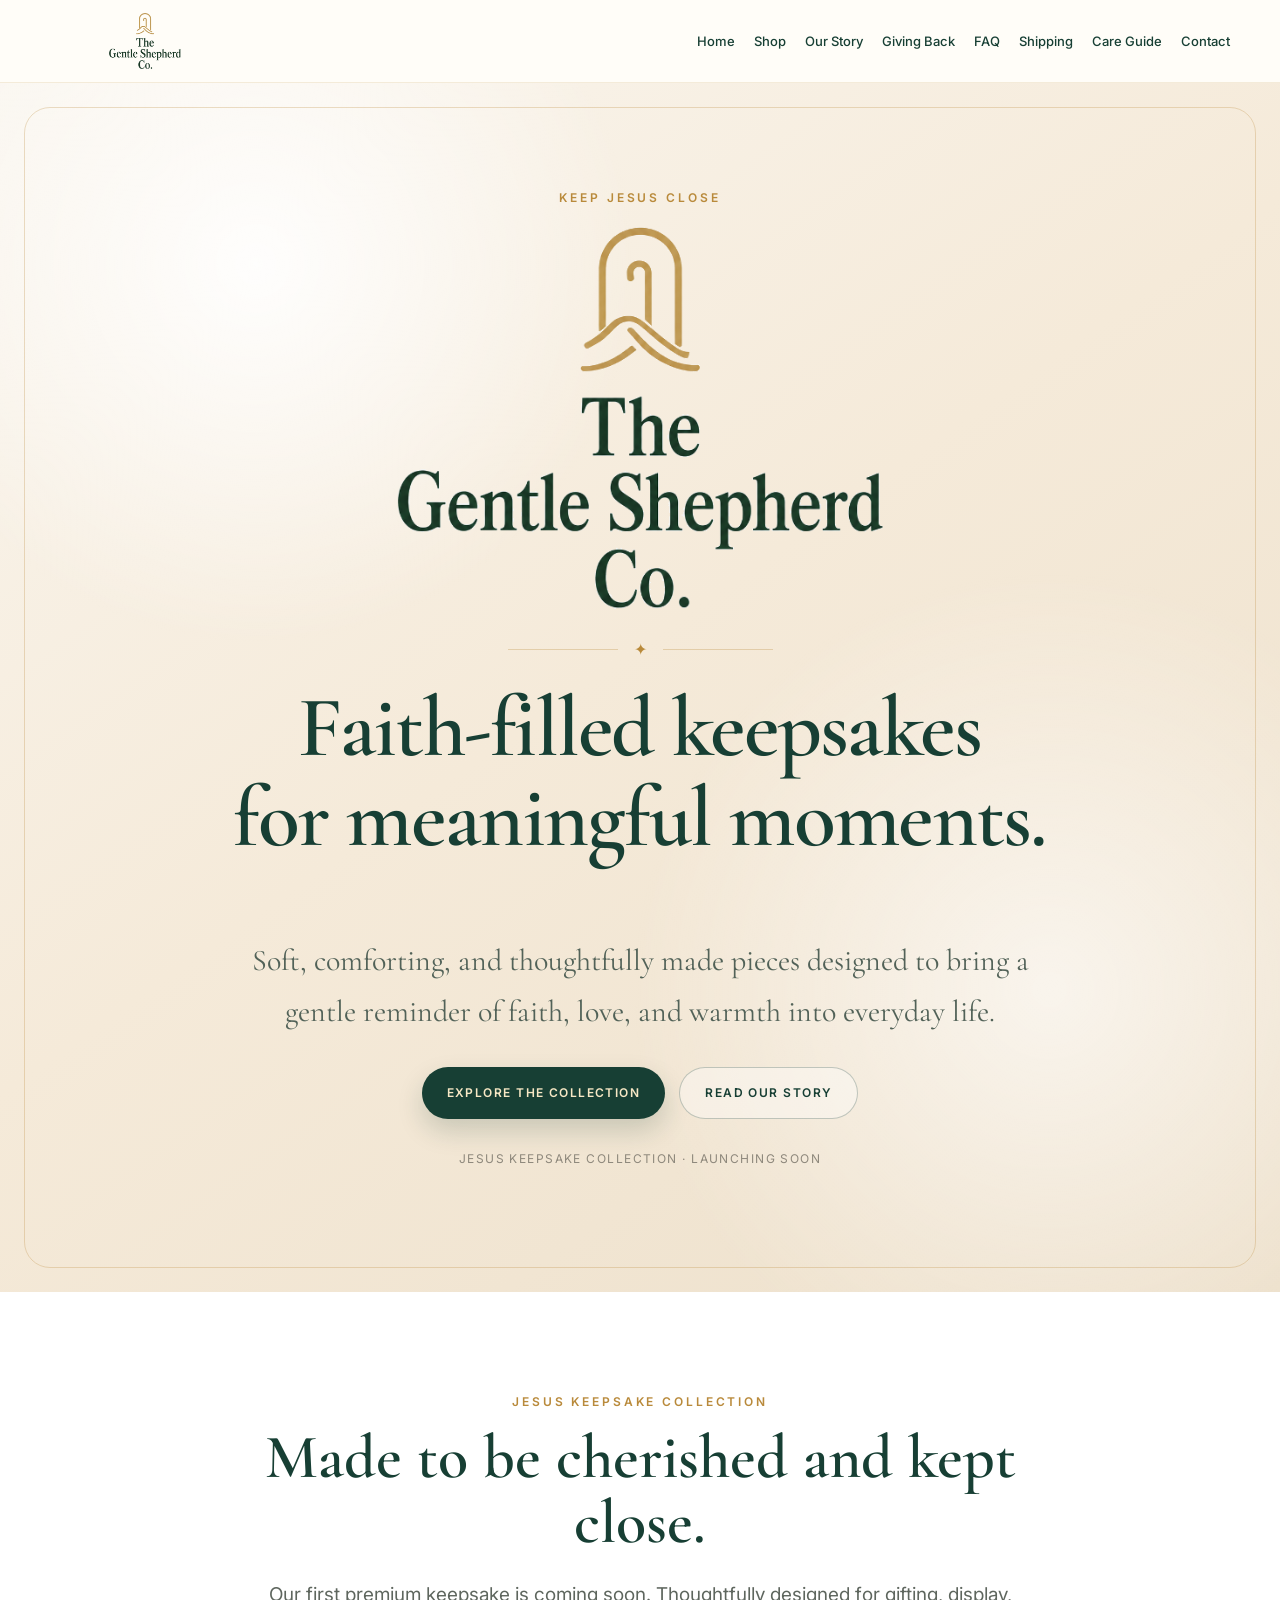
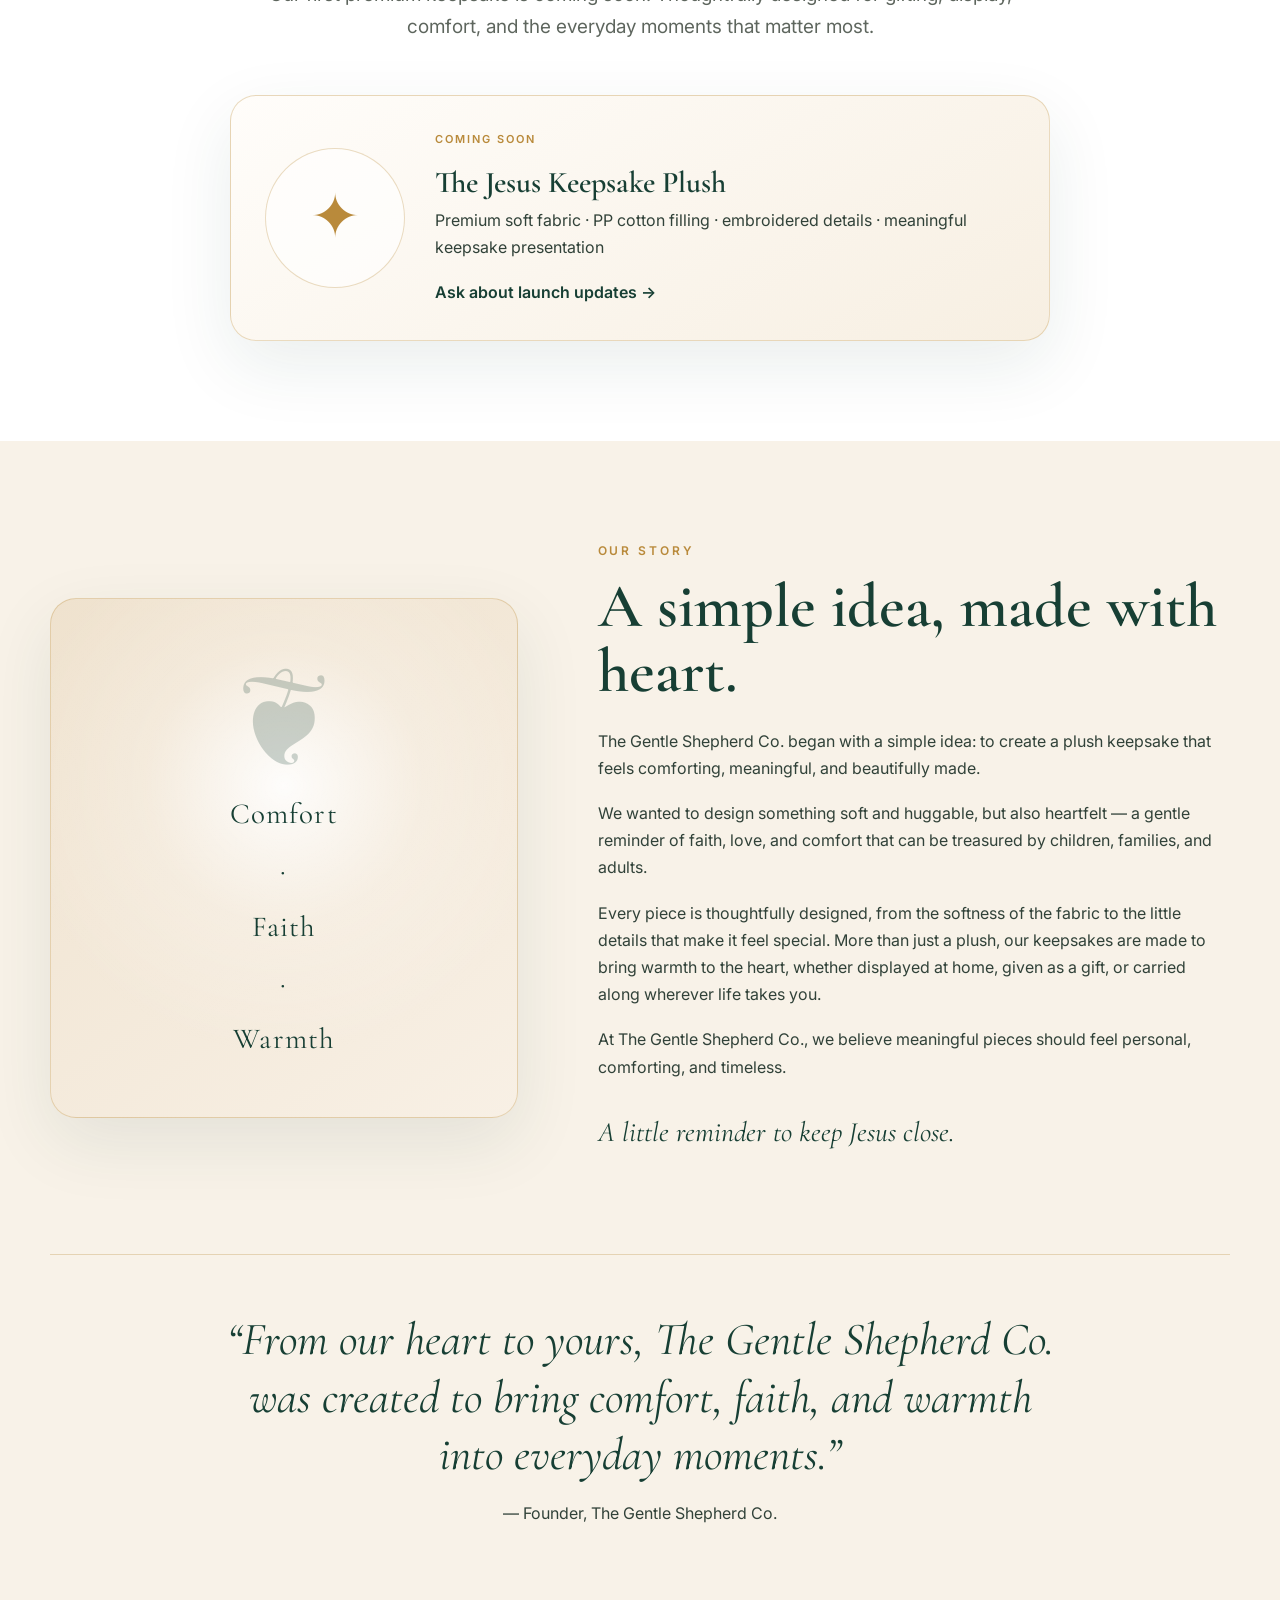
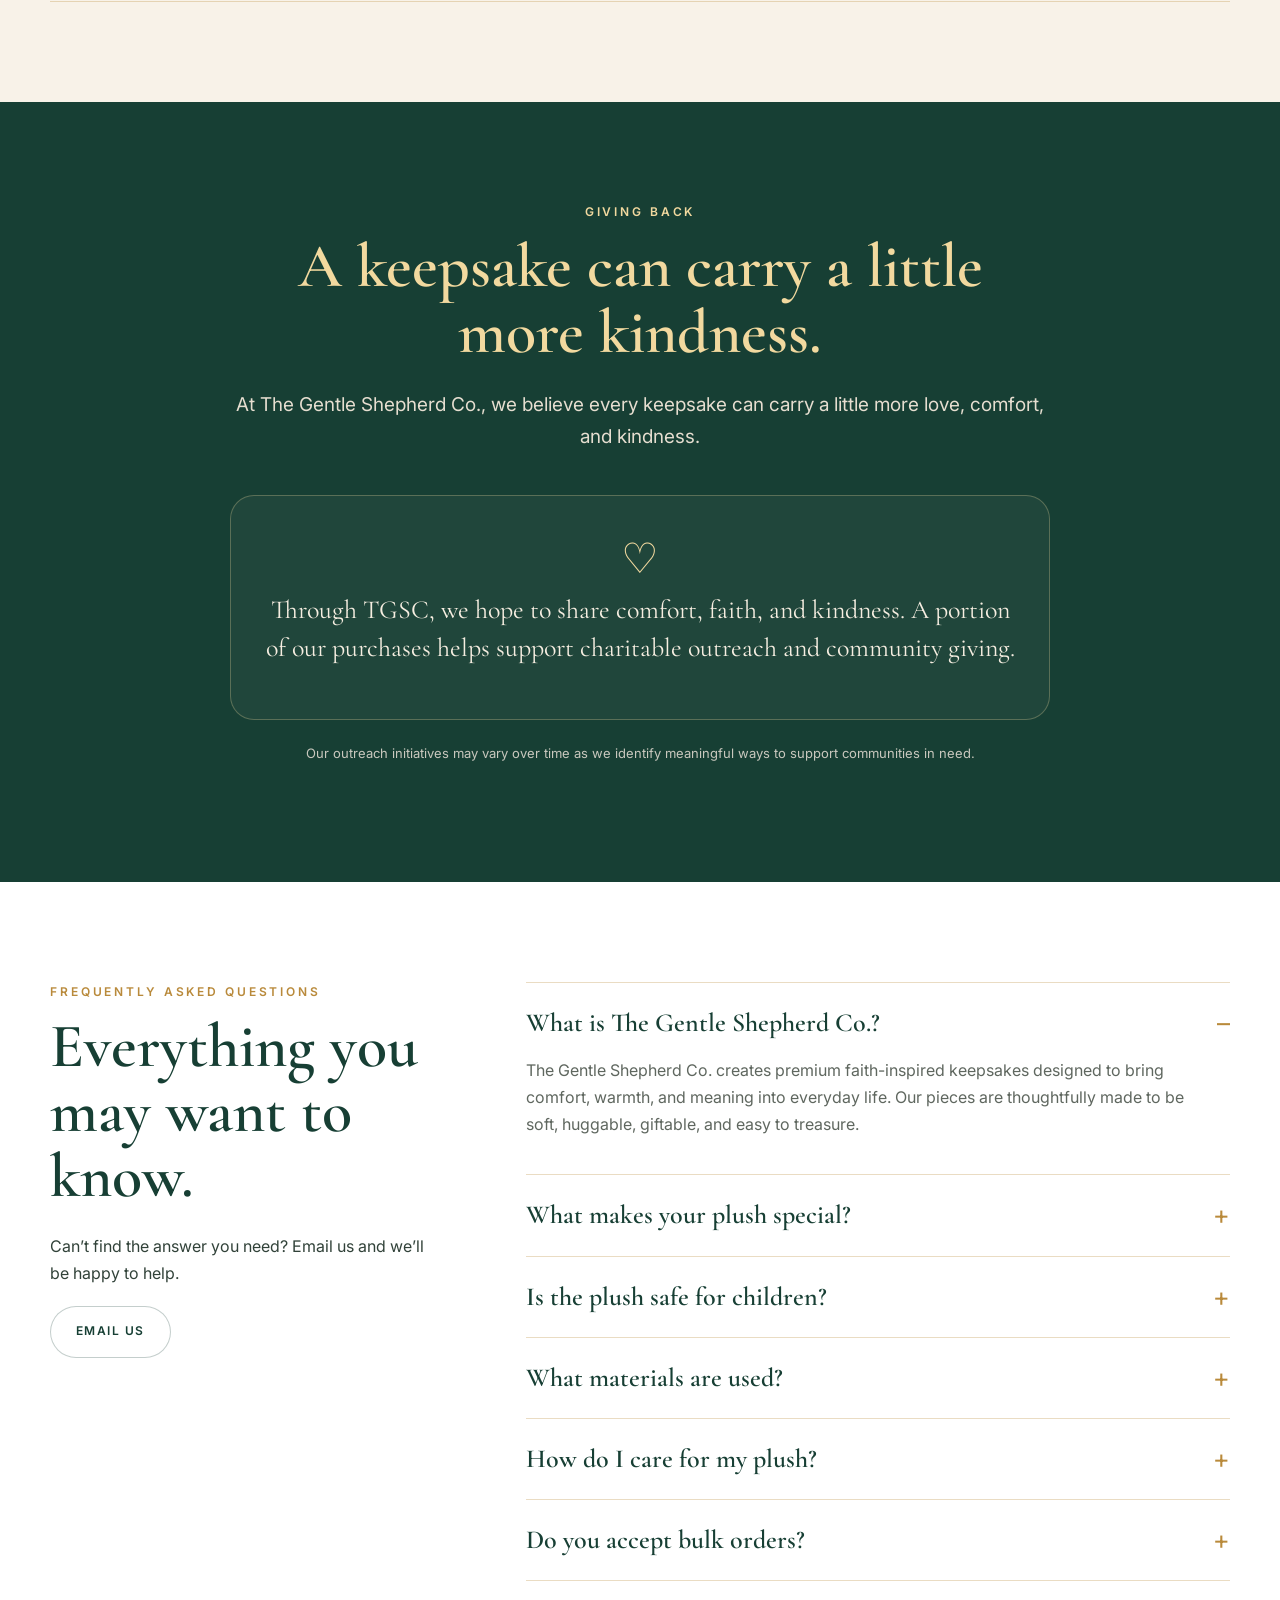
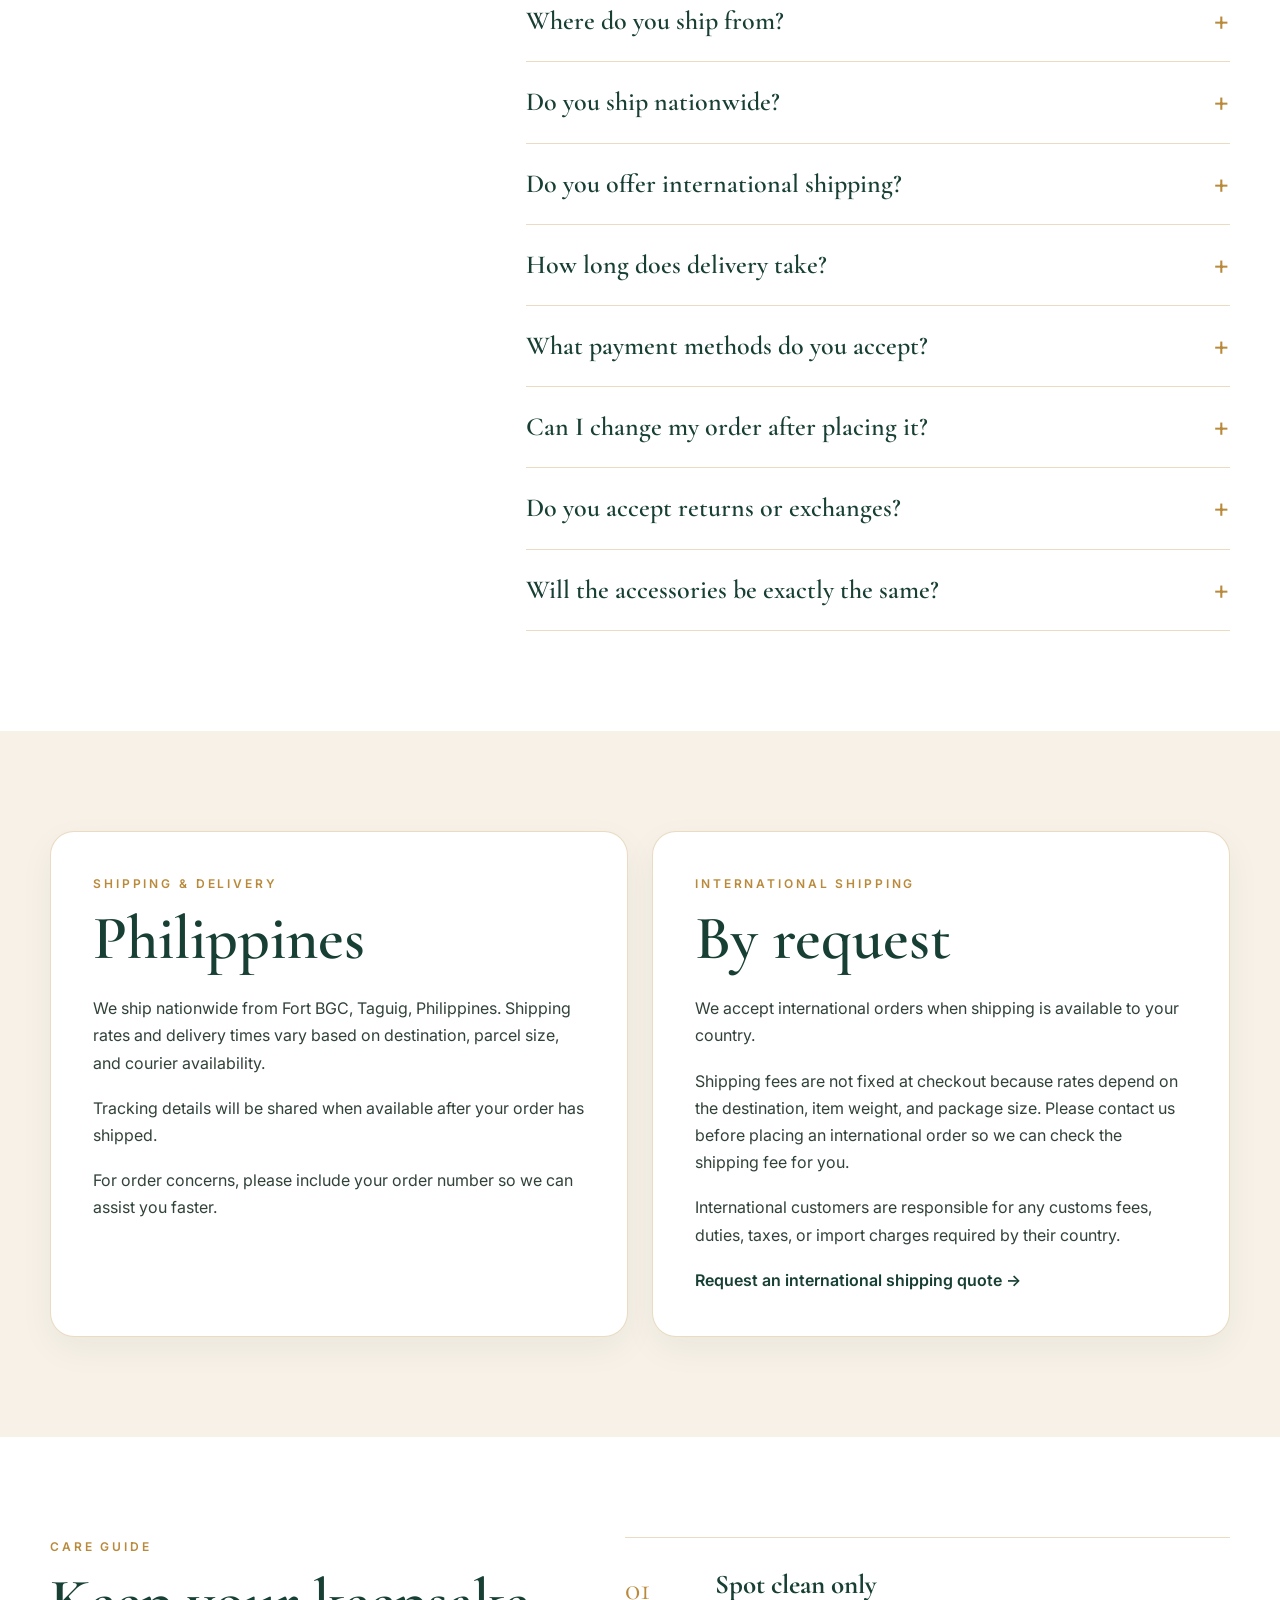
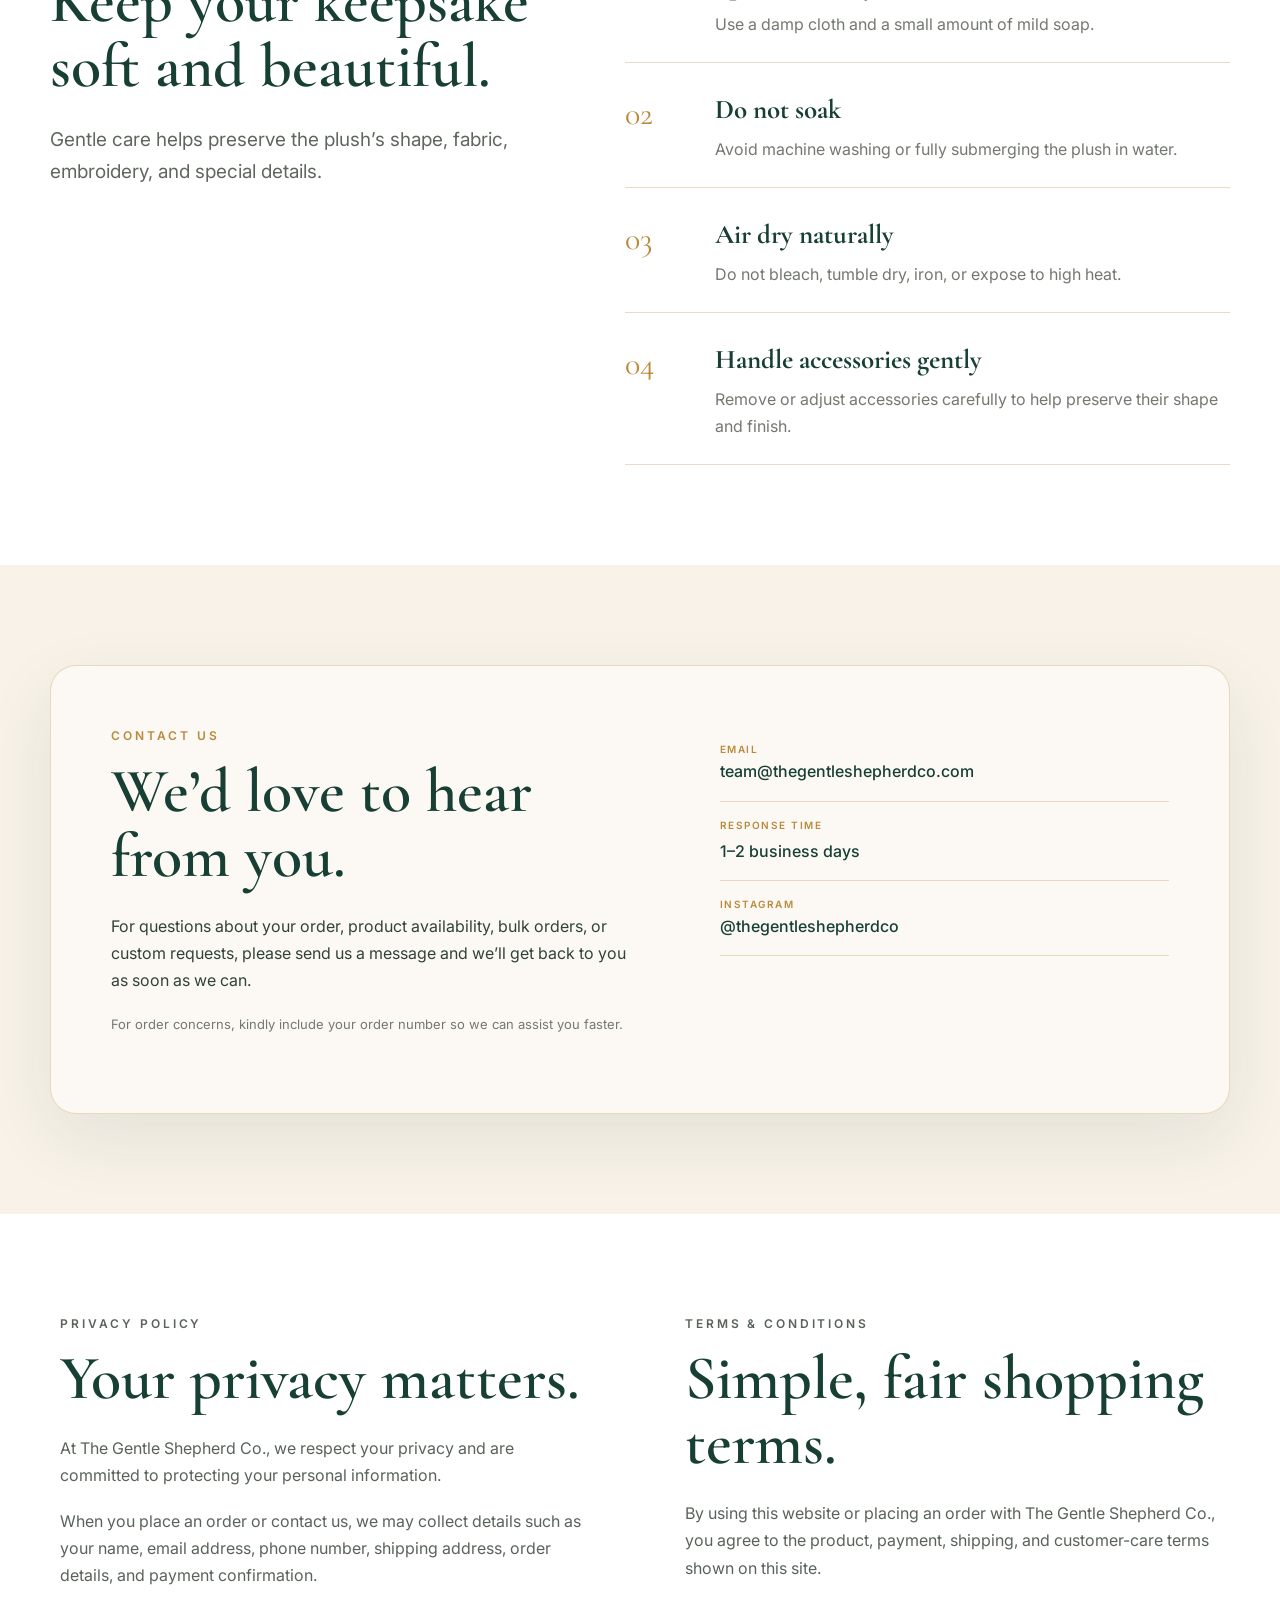
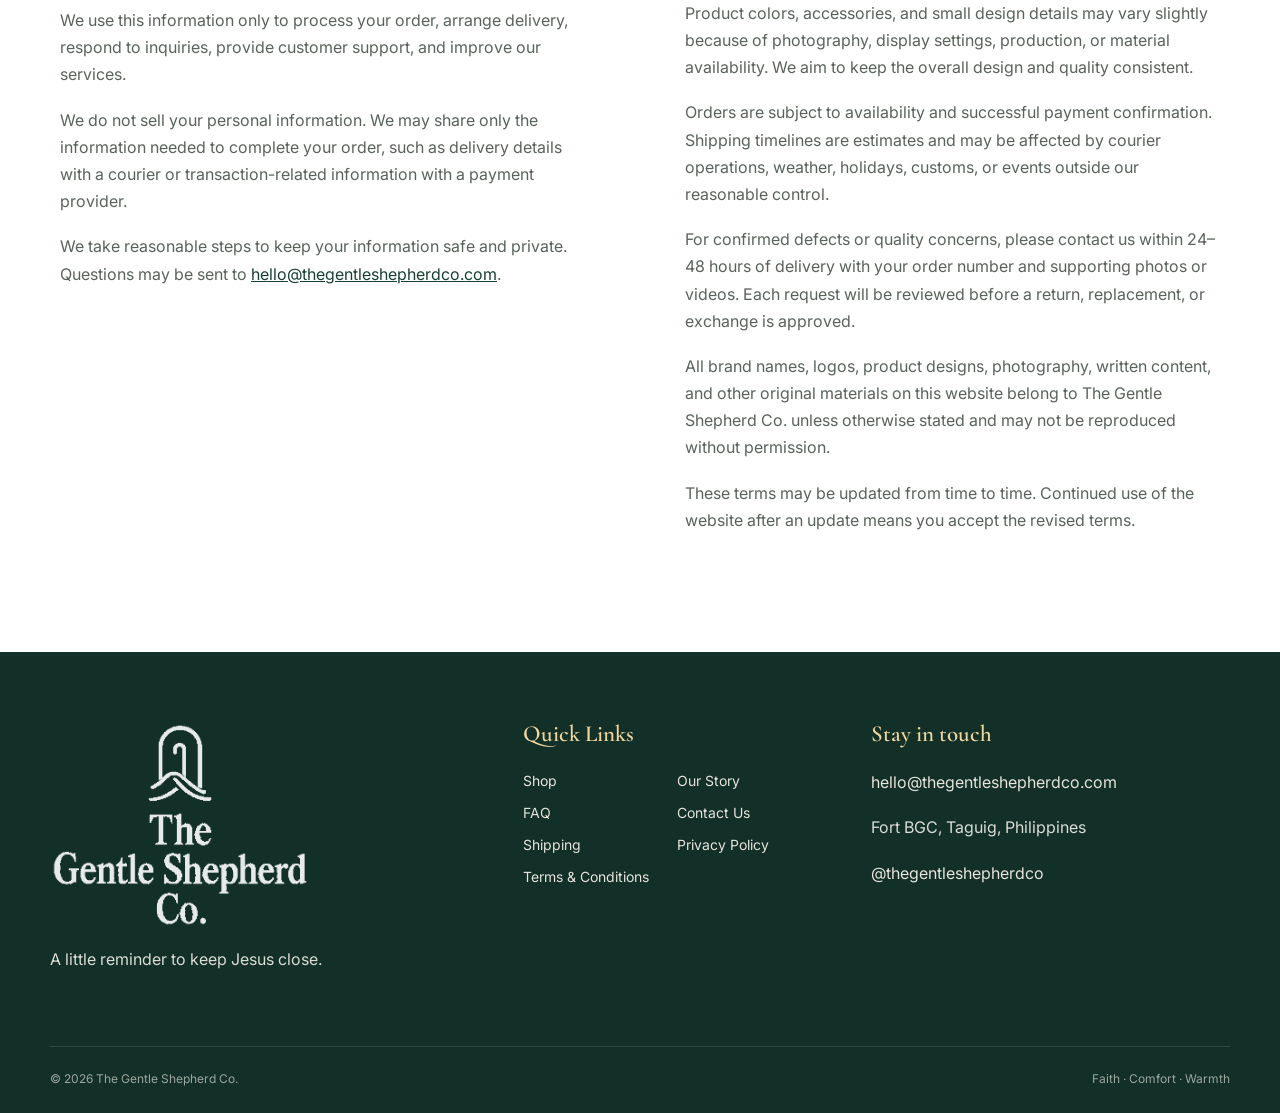
==== commit cf167d99: "Update index.html" ====
--- a/index.html
+++ b/index.html
@@ -174,7 +174,7 @@
         </div>
         <div class="contact-details">
           <div><span>Email</span><a href="mailto:team@thegentleshepherdco.com">team@thegentleshepherdco.com</a></div>
-          <div><span>Customer Care</span><p>Bulacan, Philippines</p></div>
+
           <div><span>Response Time</span><p>1–2 business days</p></div>
           <div><span>Instagram</span><a href="https://instagram.com/thegentleshepherdco" rel="noopener" target="_blank">@thegentleshepherdco</a></div>
         </div>
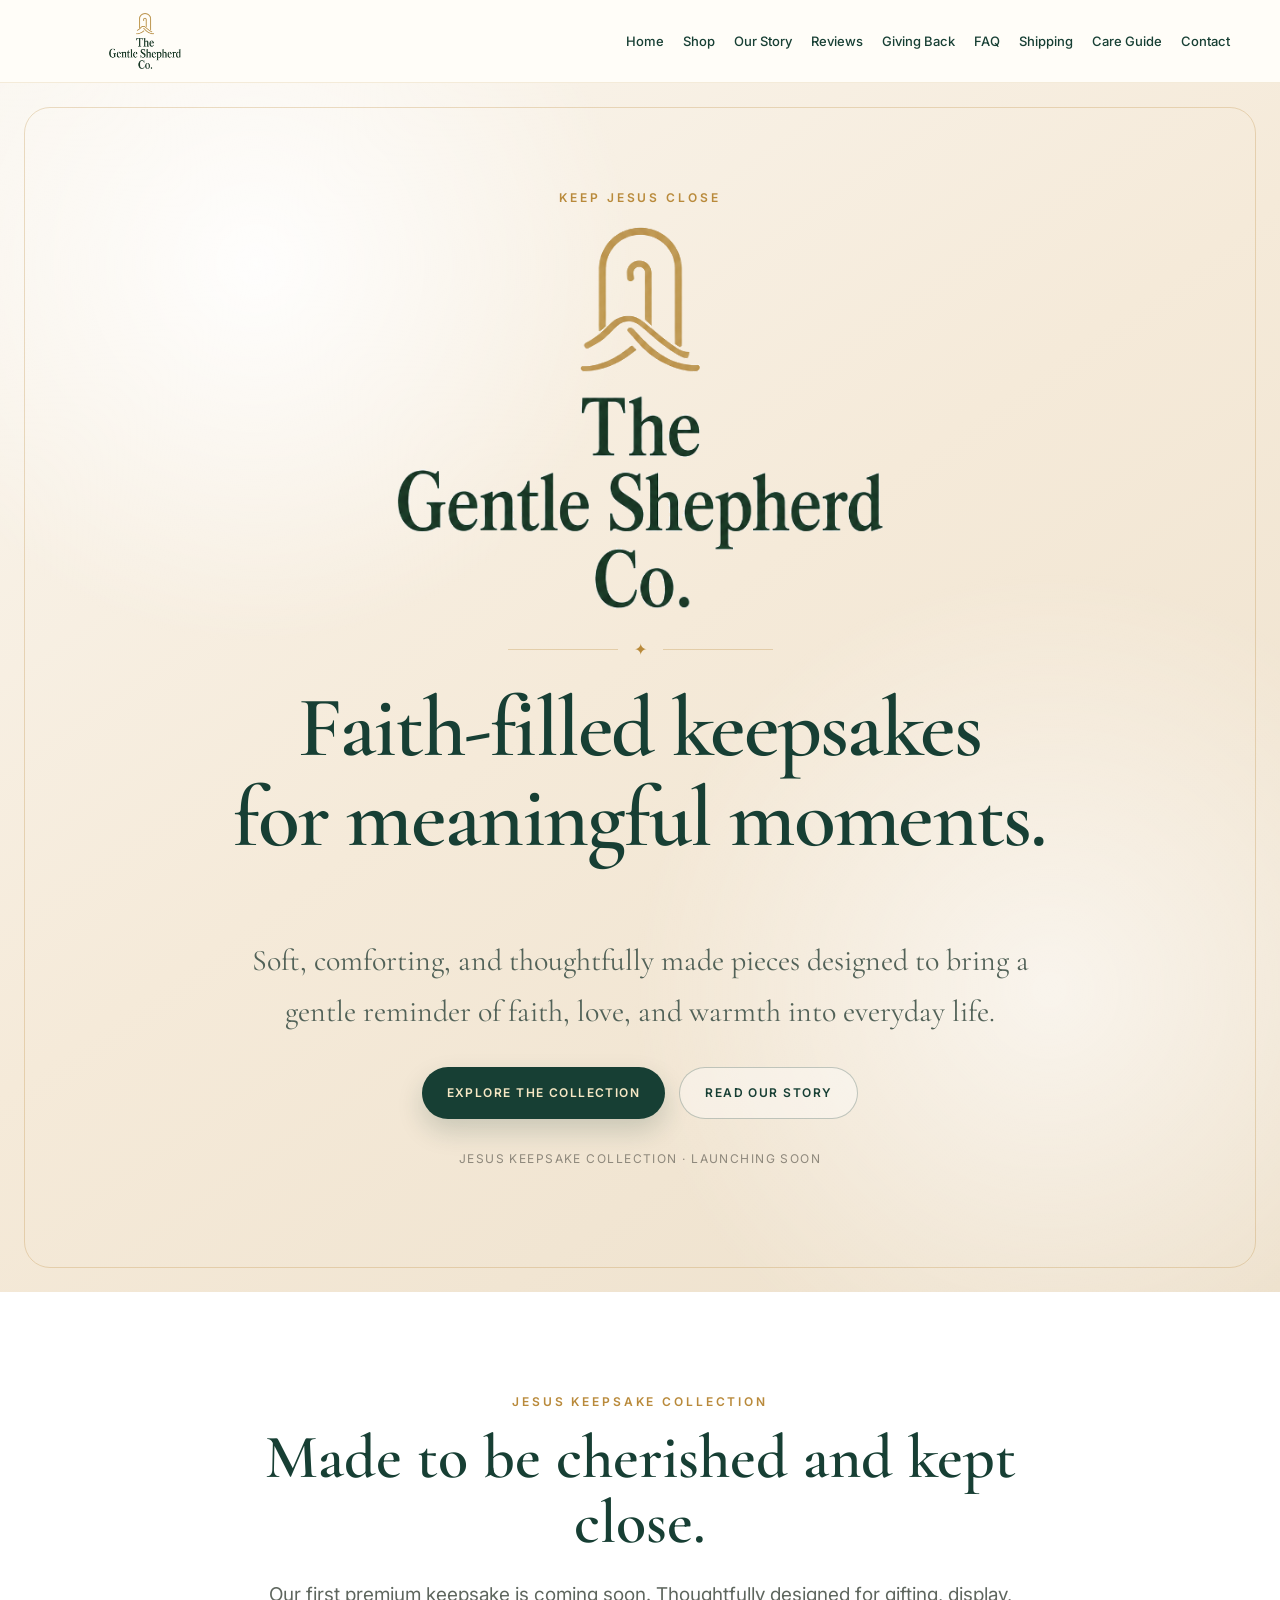
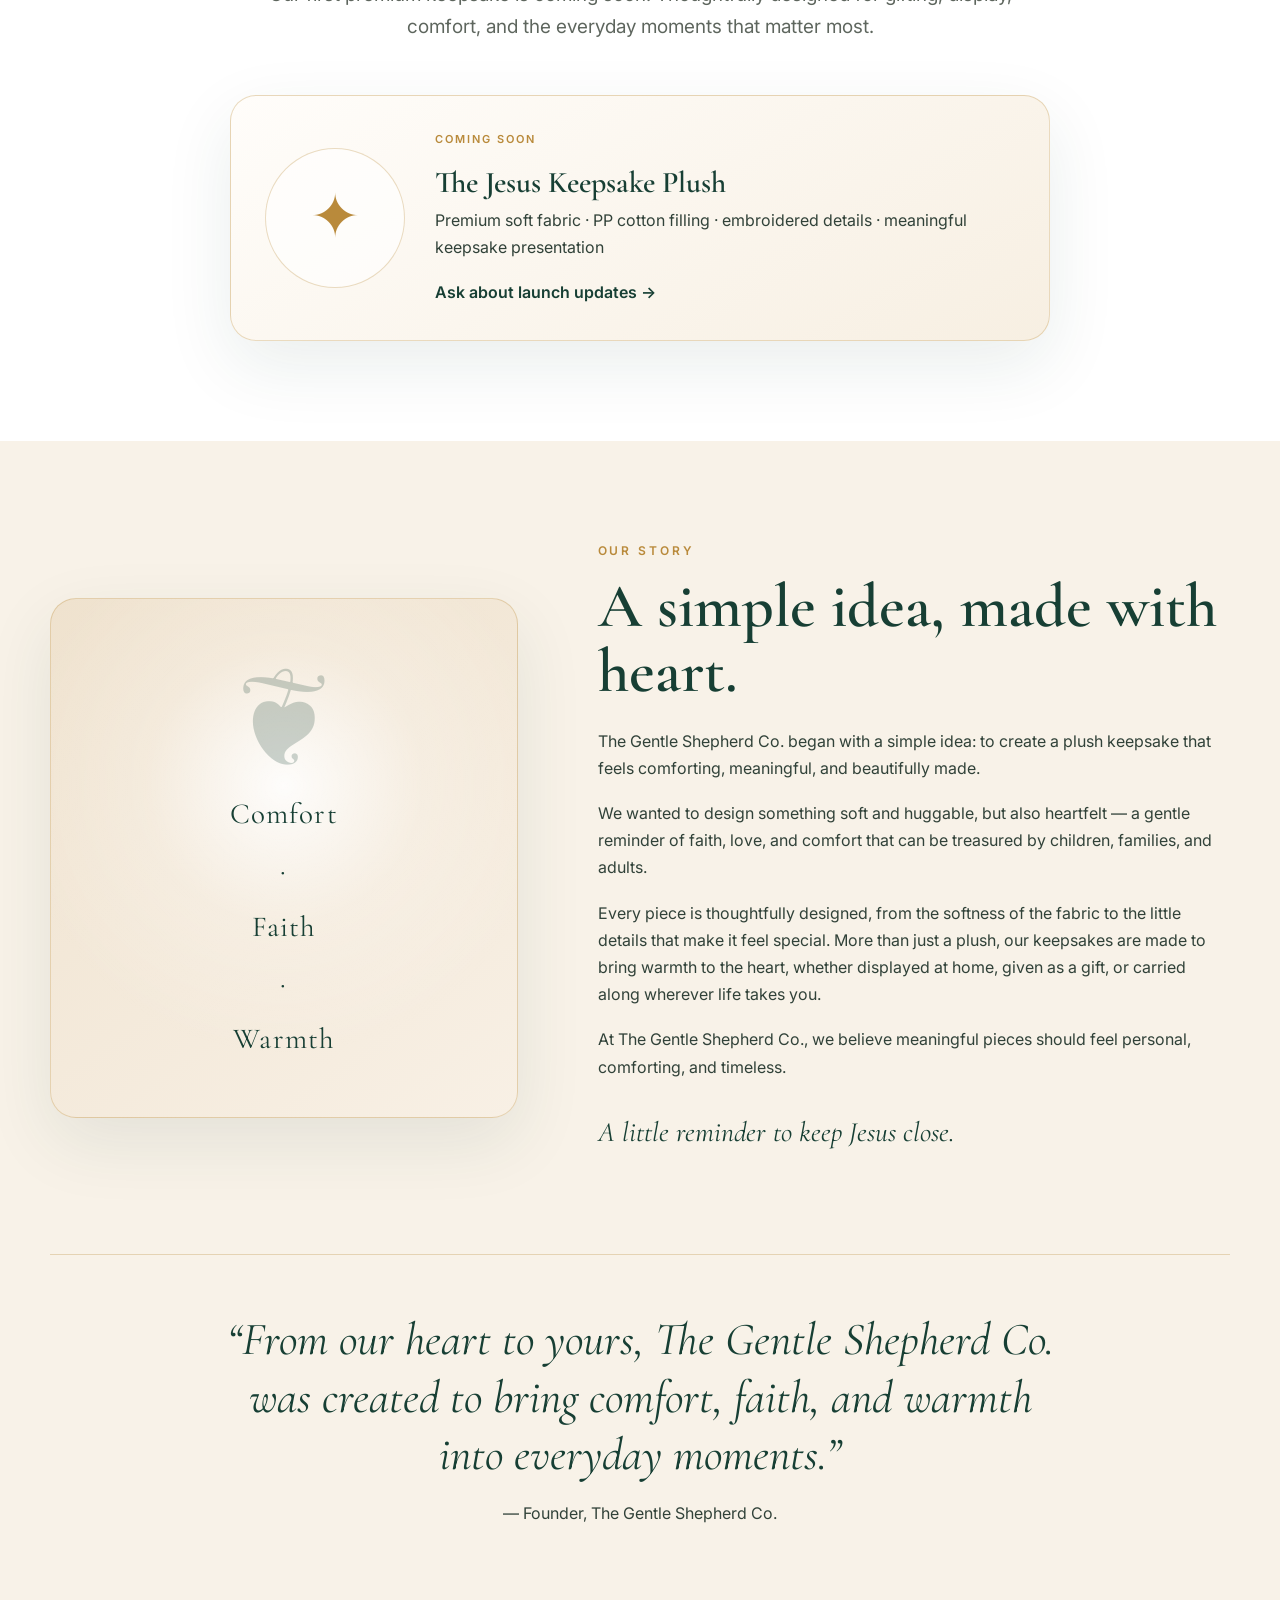
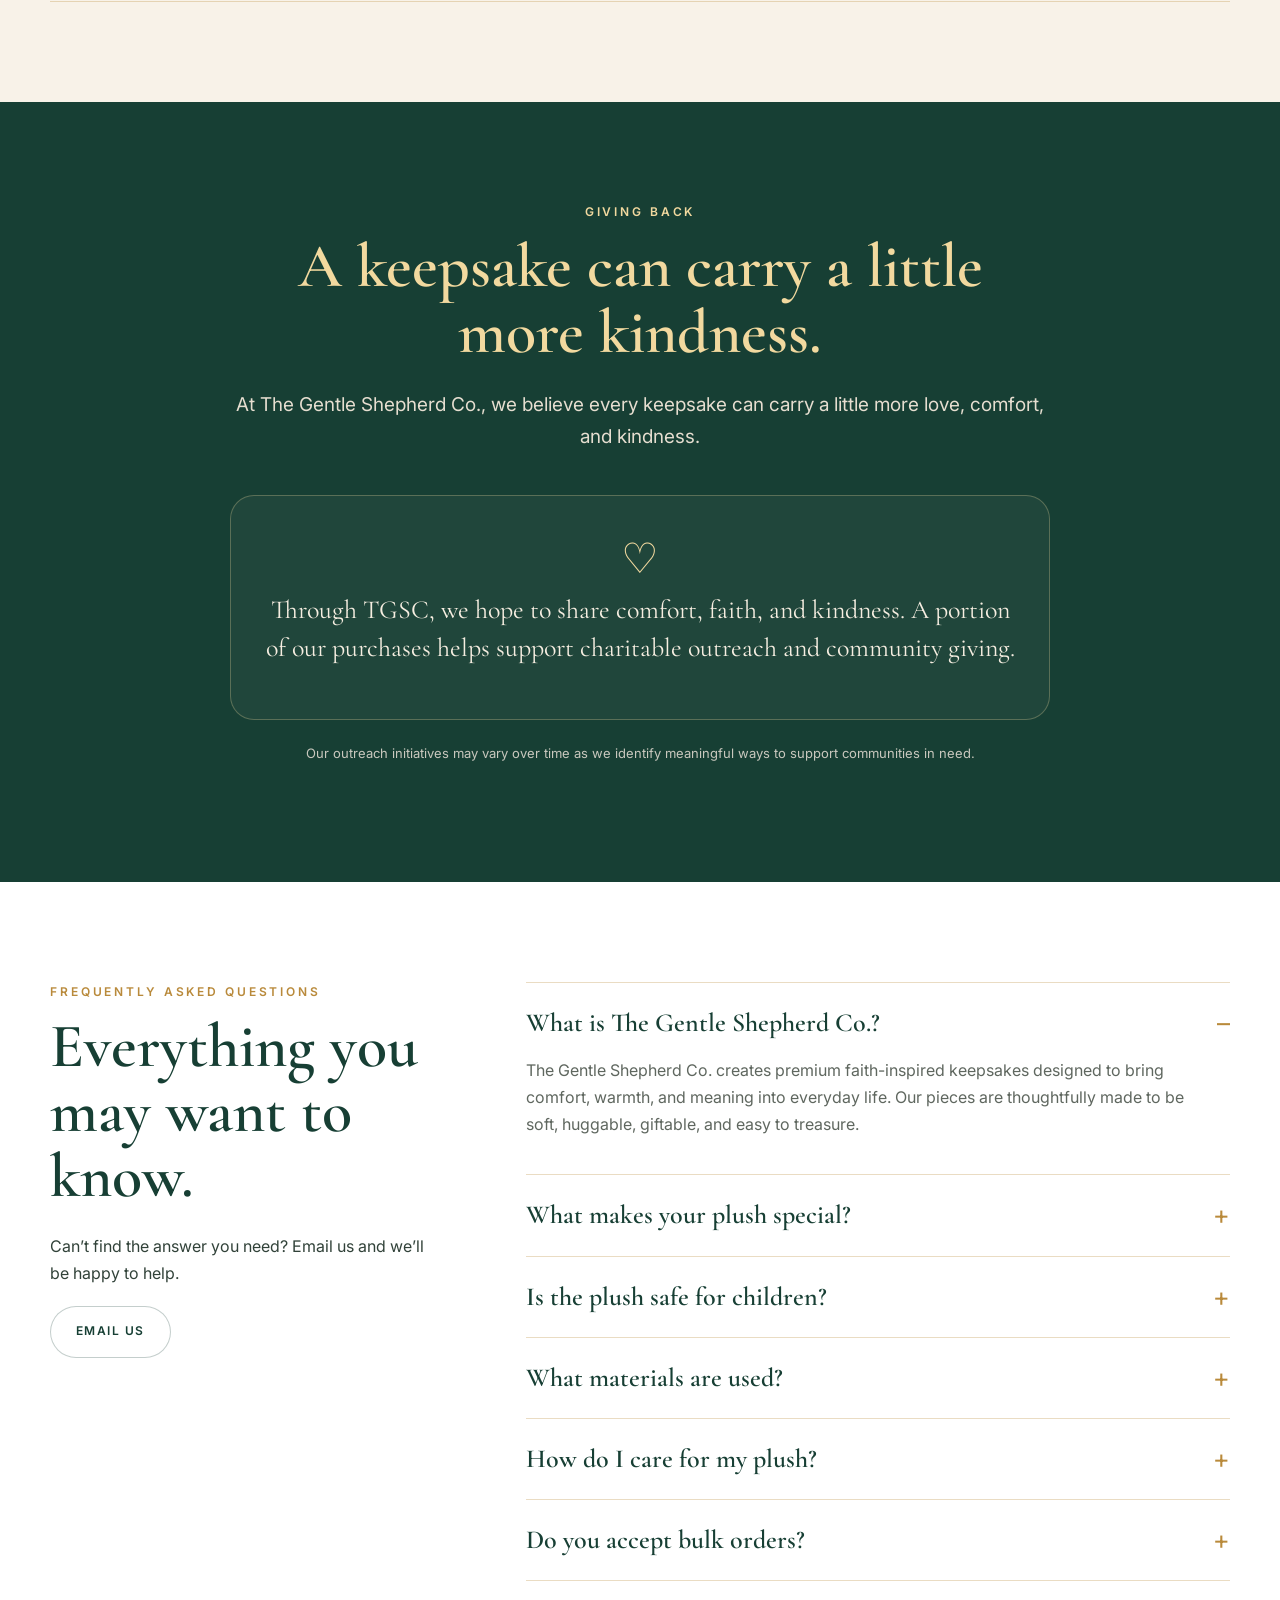
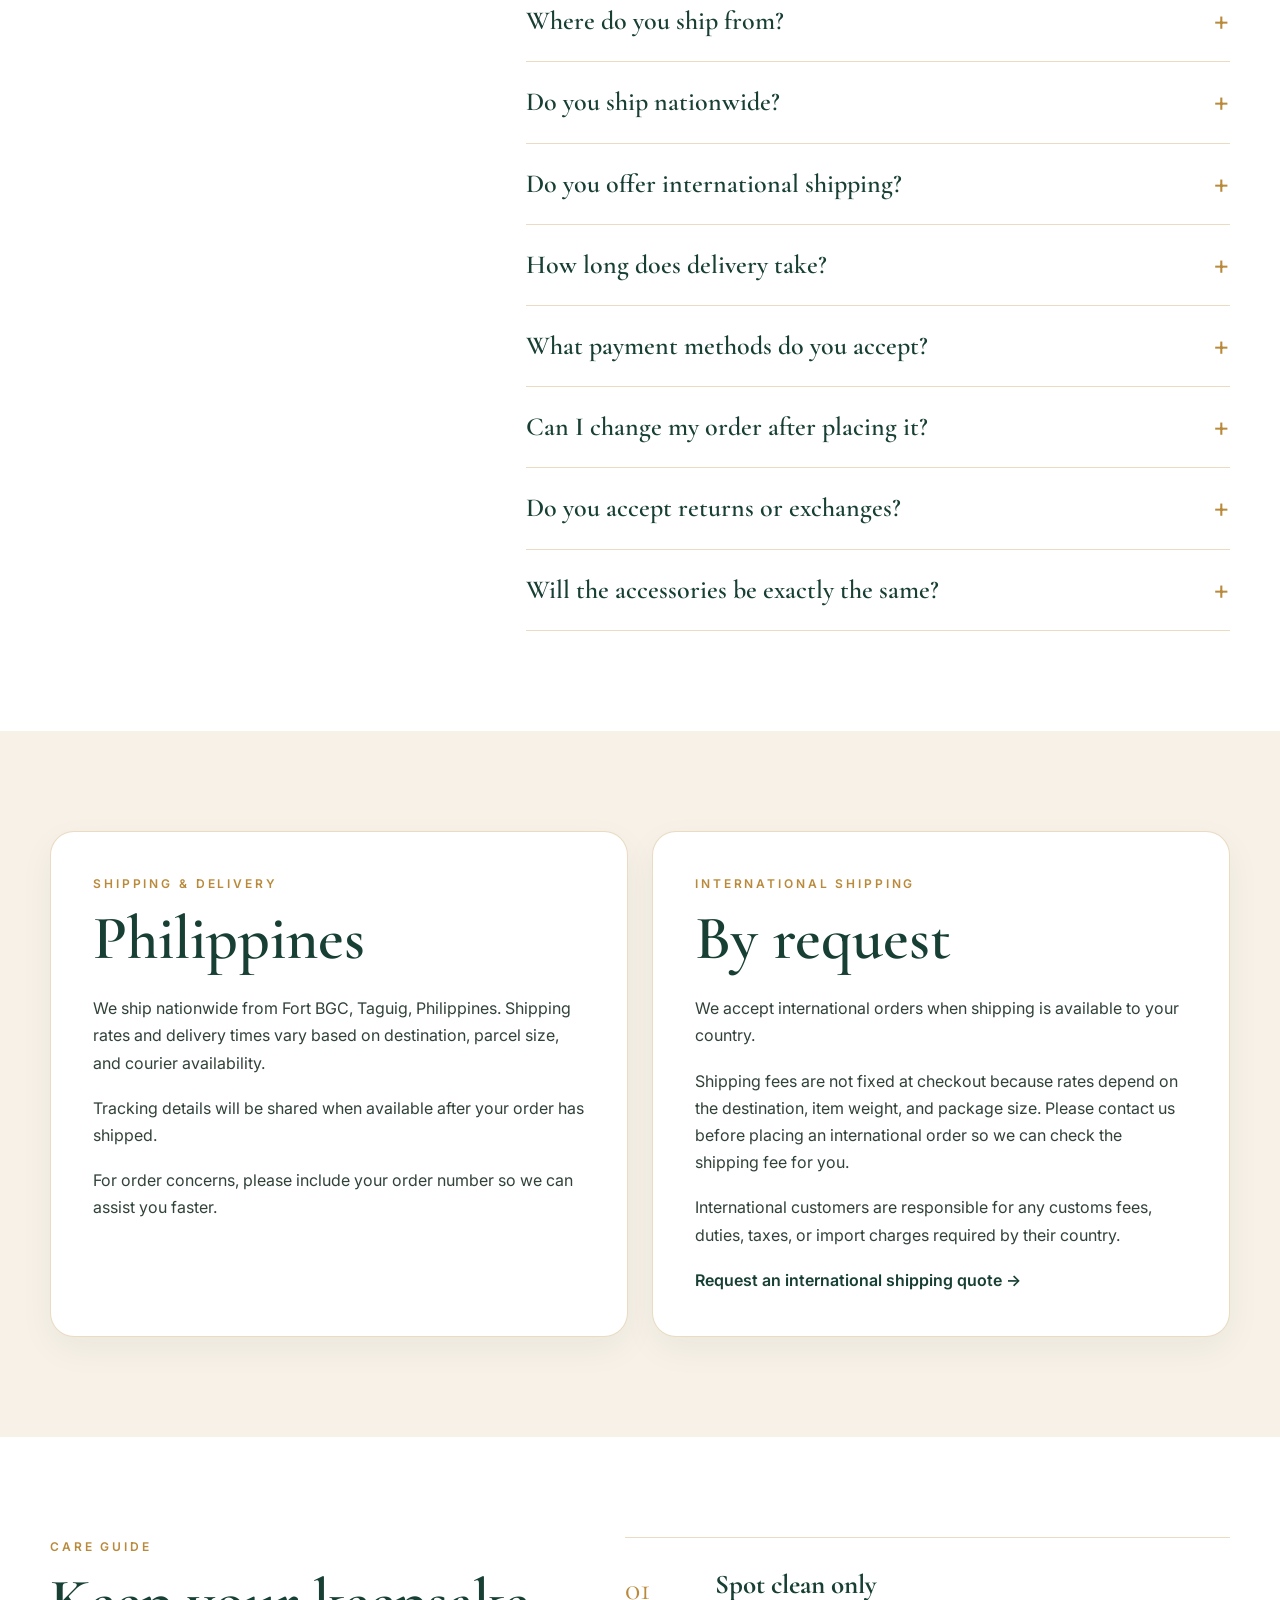
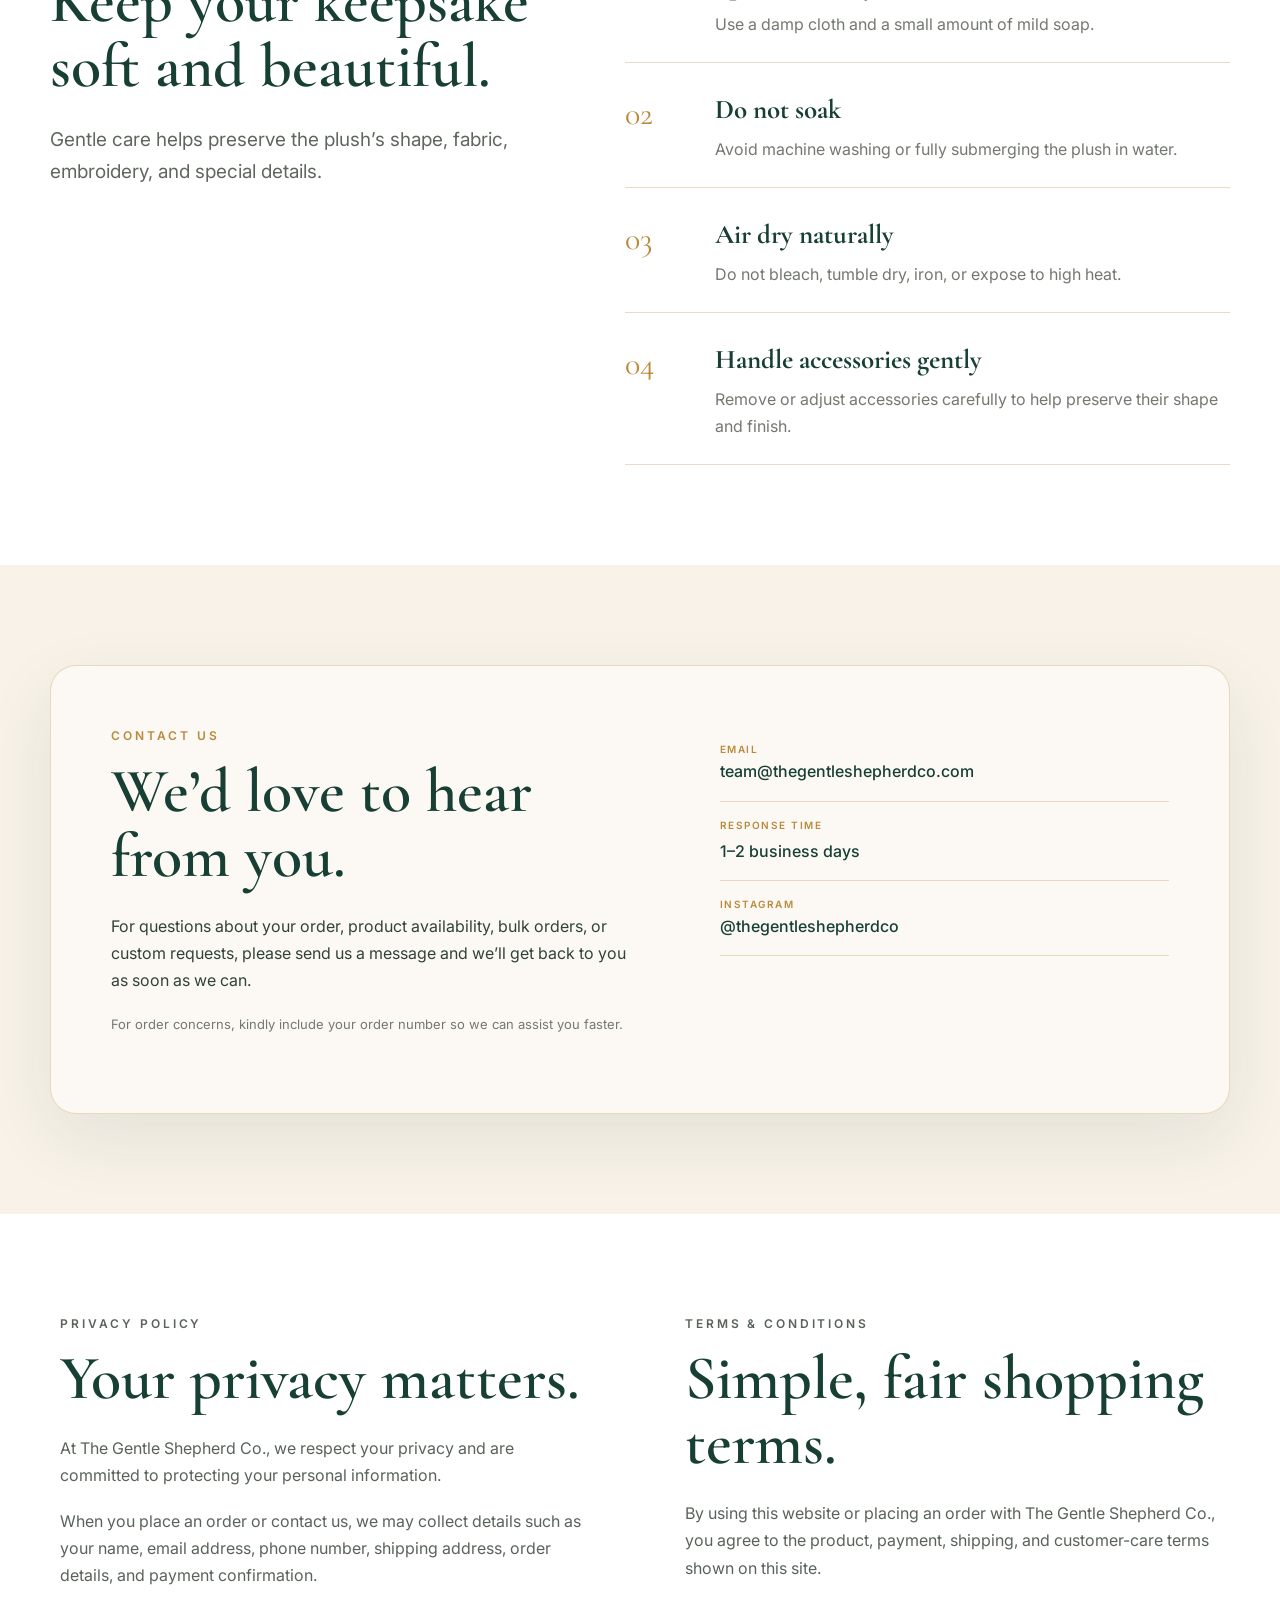
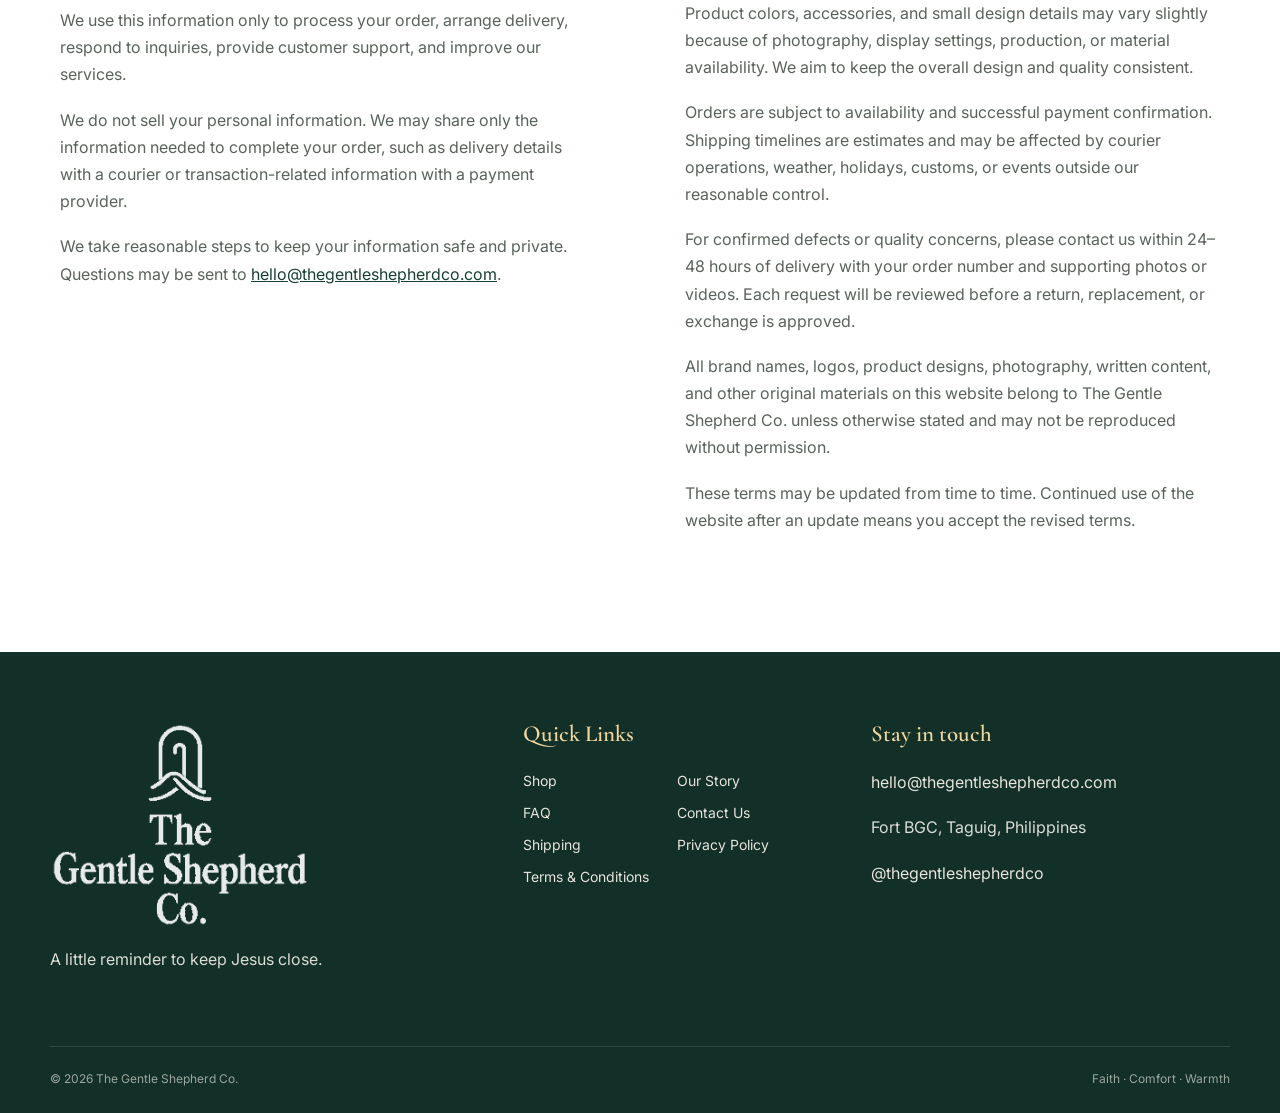
==== commit b98a4ca5: "Add reviews link to navigation" ====
--- a/index.html
+++ b/index.html
@@ -22,7 +22,8 @@
         <a href="#home">Home</a>
         <a href="#shop">Shop</a>
         <a href="#story">Our Story</a>
-        <a href="#giving">Giving Back</a>
+<a href="reviews.html">Reviews</a>
+<a href="#giving">Giving Back</a>
         <a href="#faq">FAQ</a>
         <a href="#shipping">Shipping</a>
         <a href="#care">Care Guide</a>
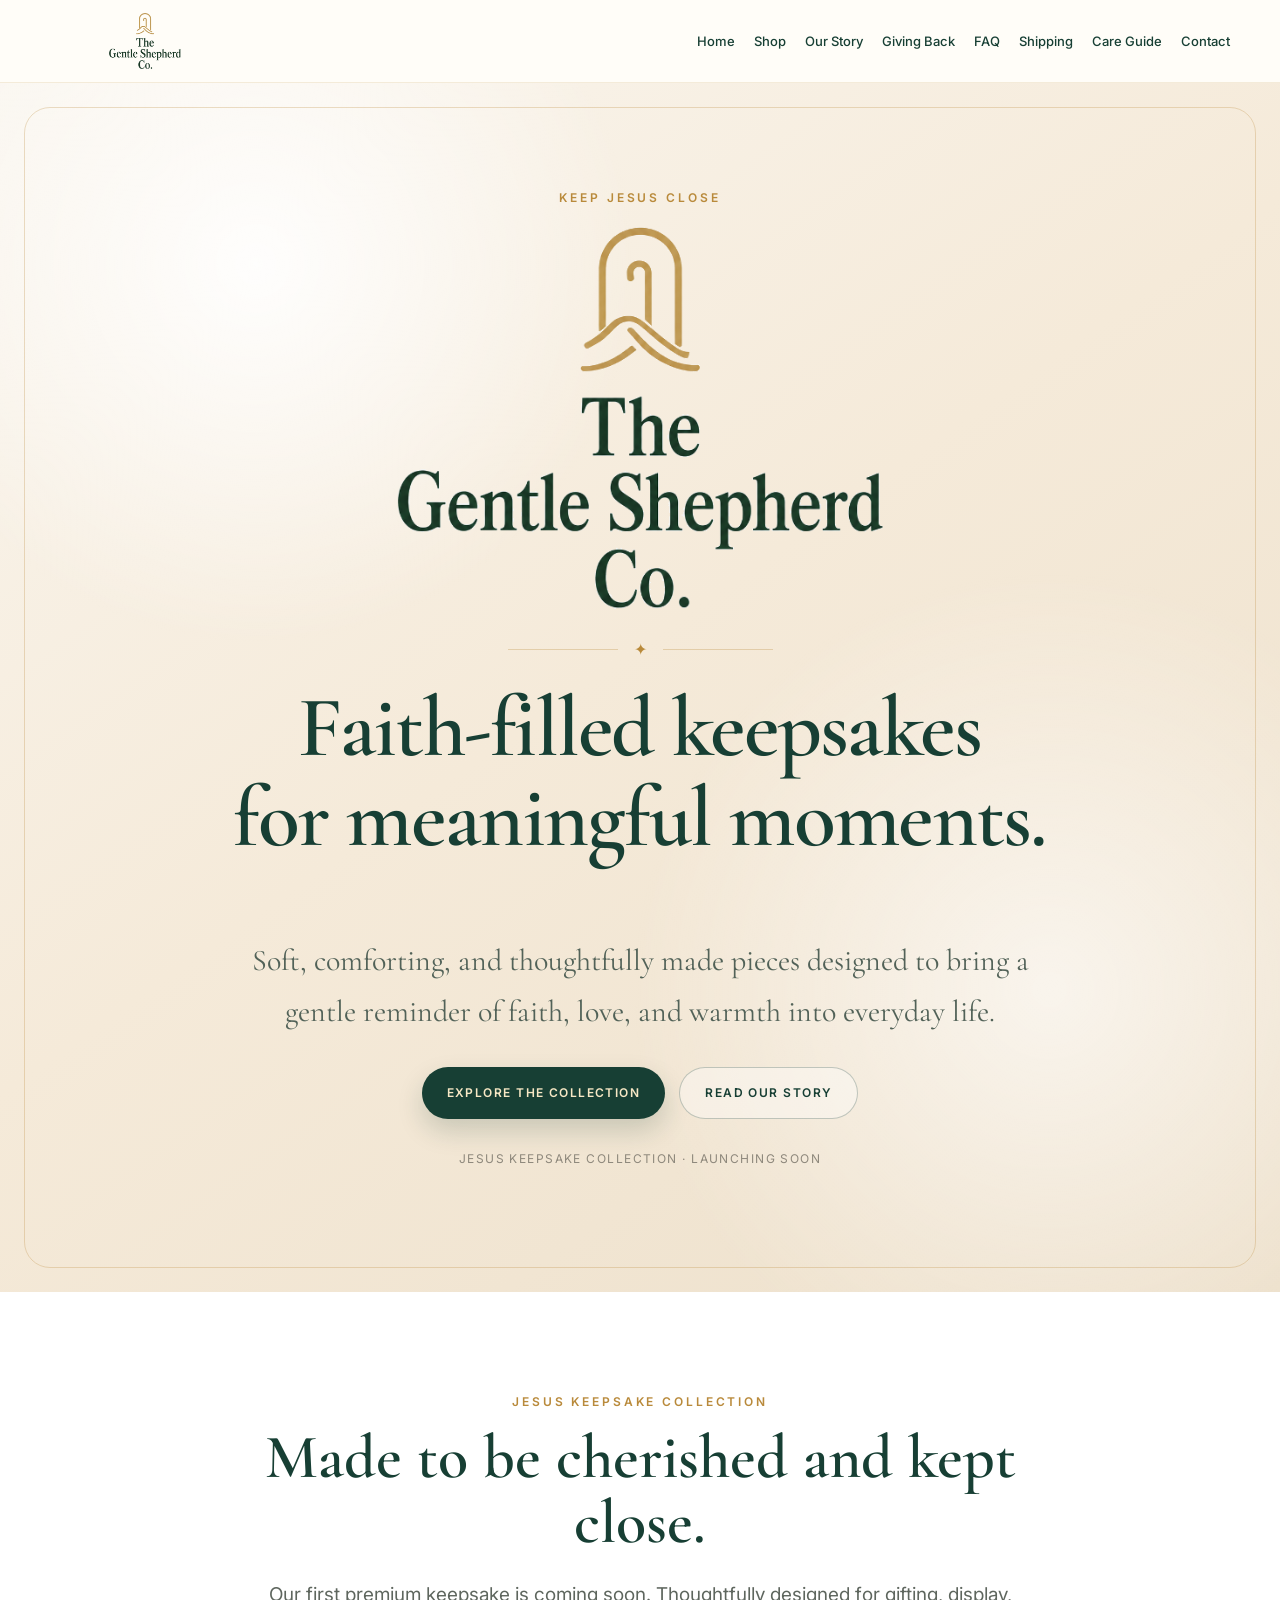
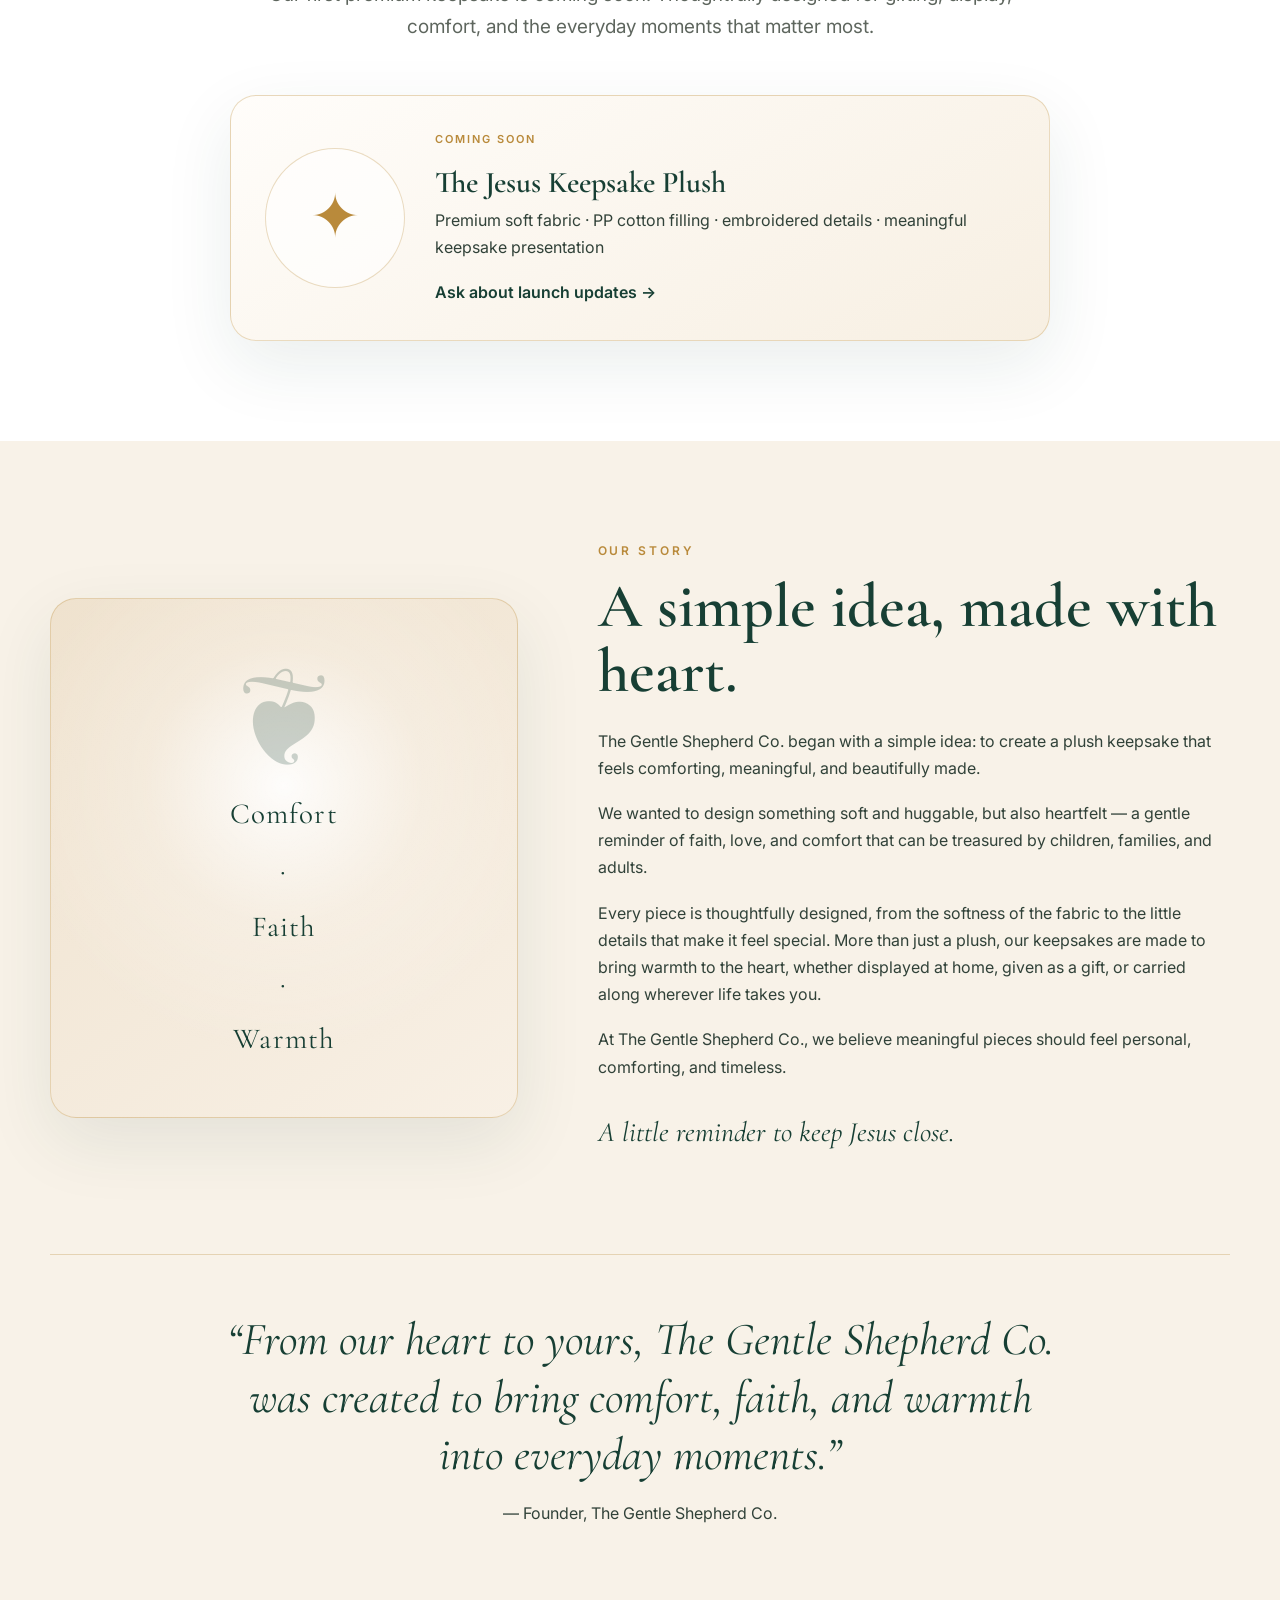
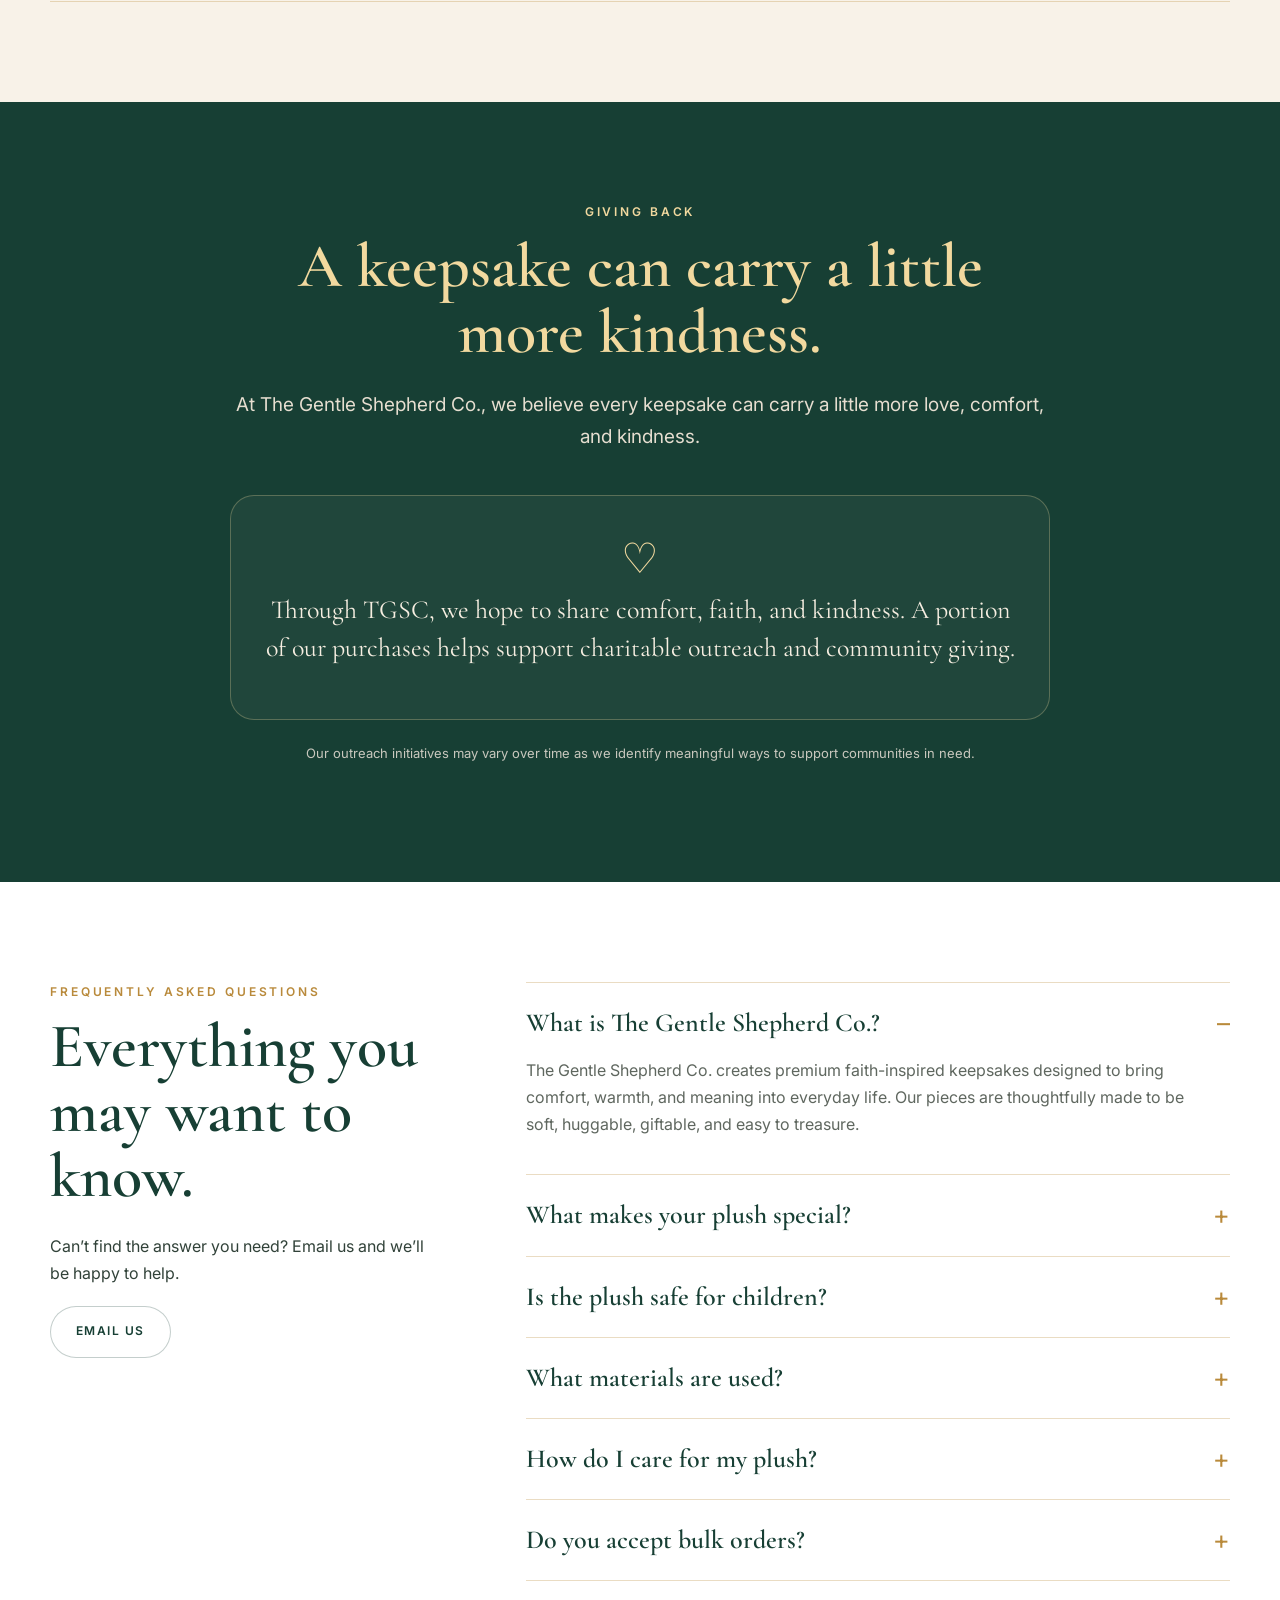
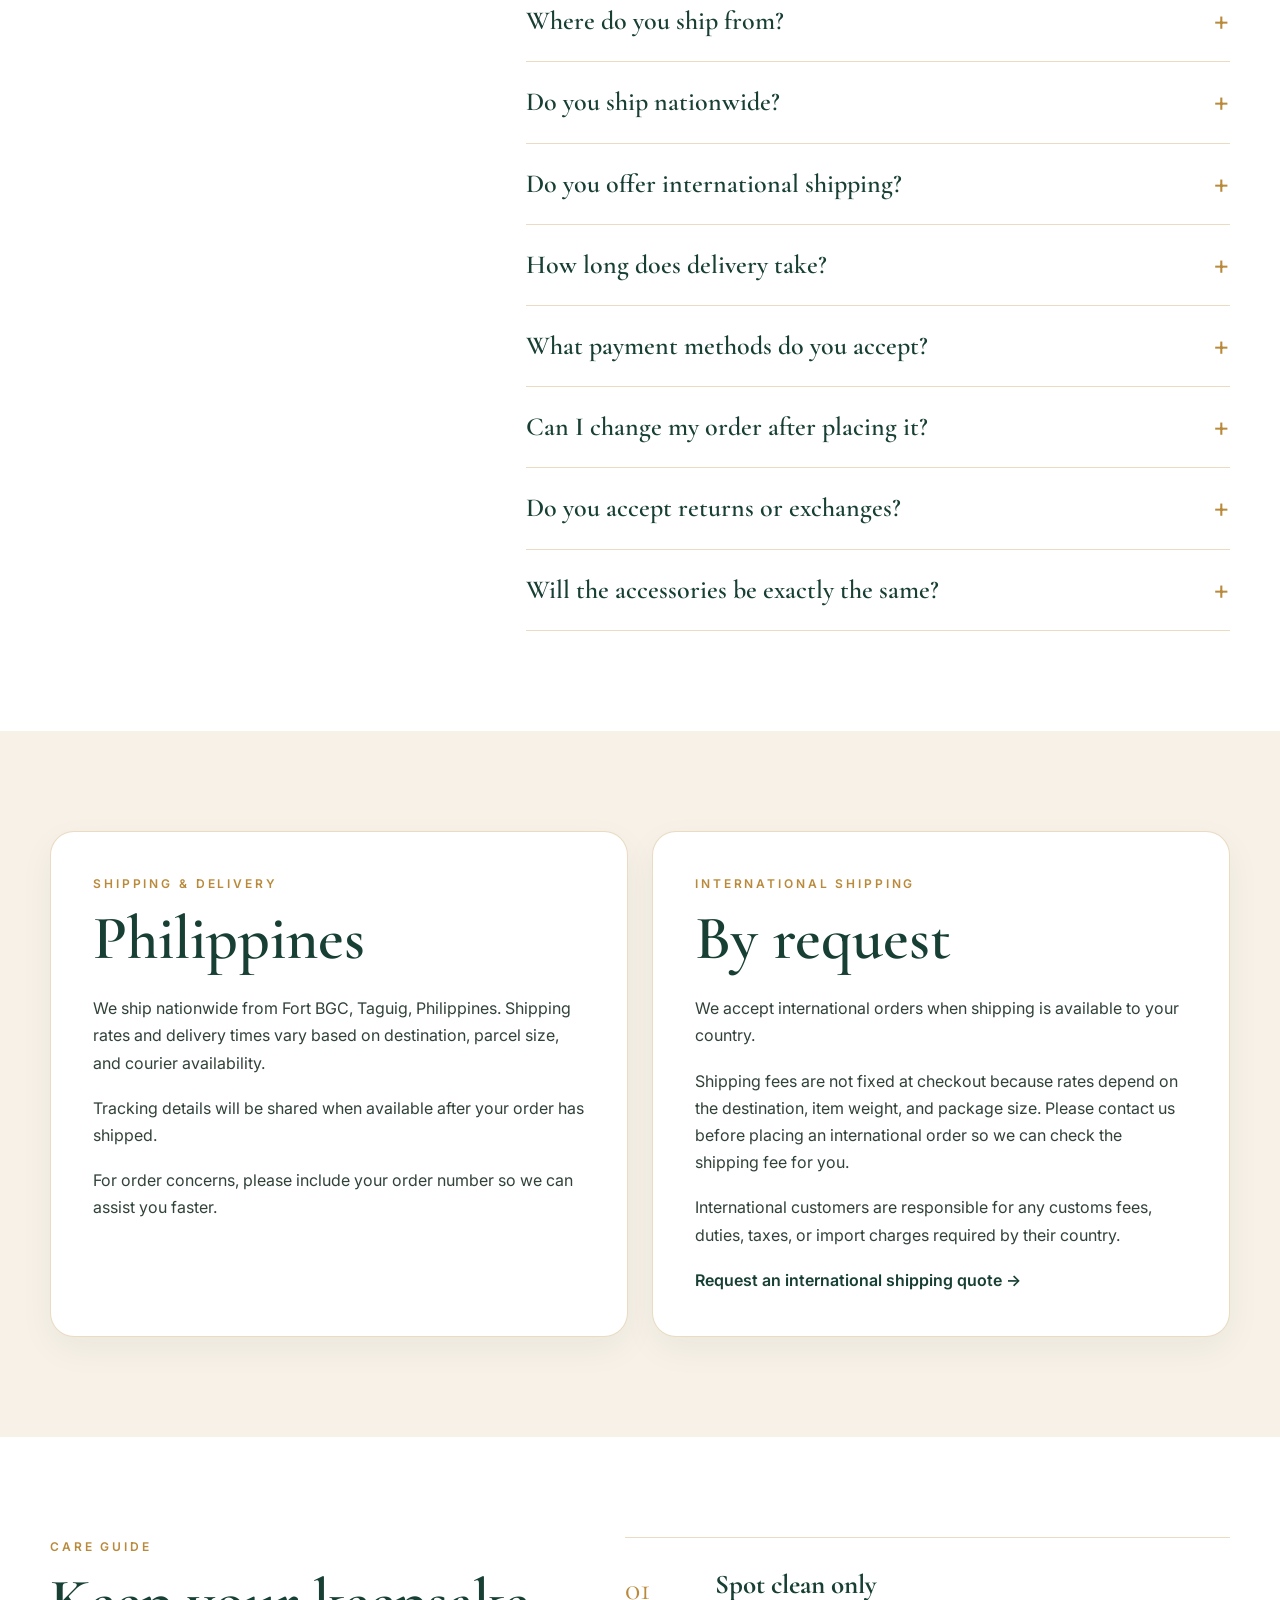
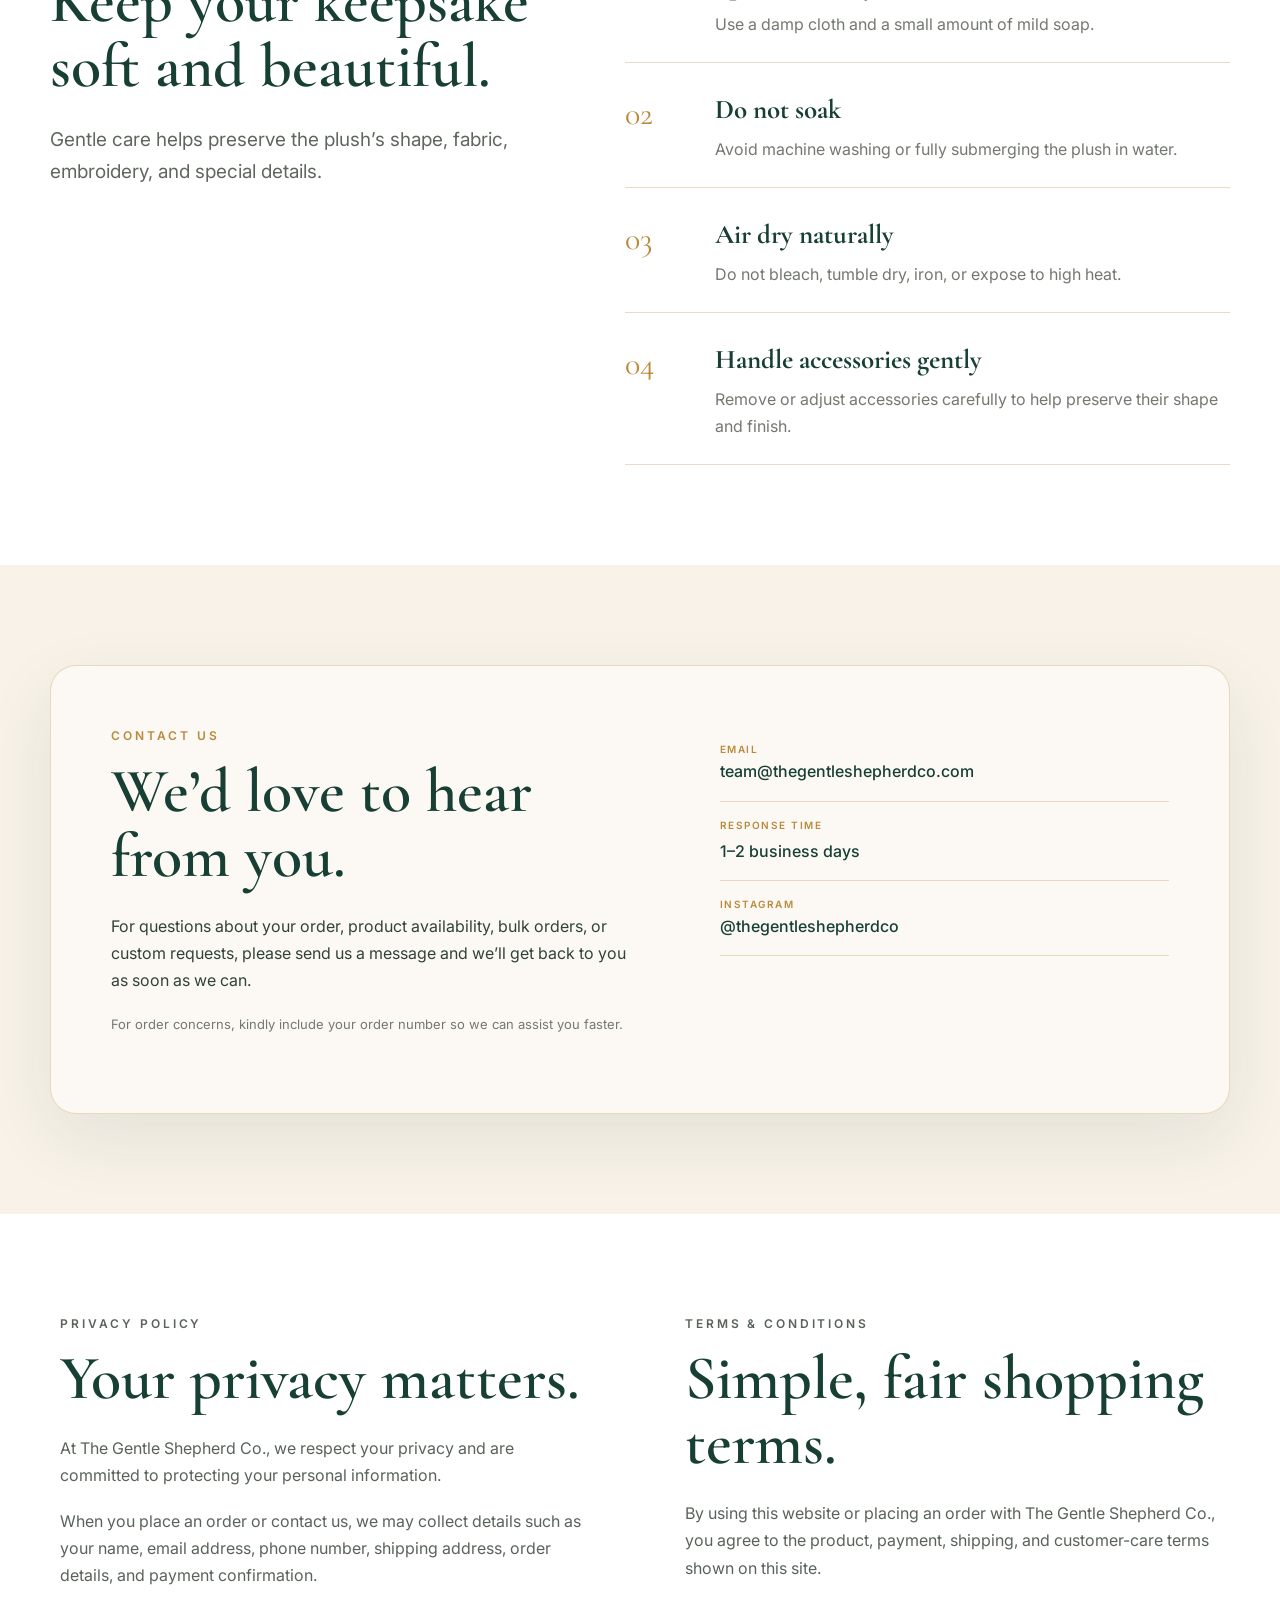
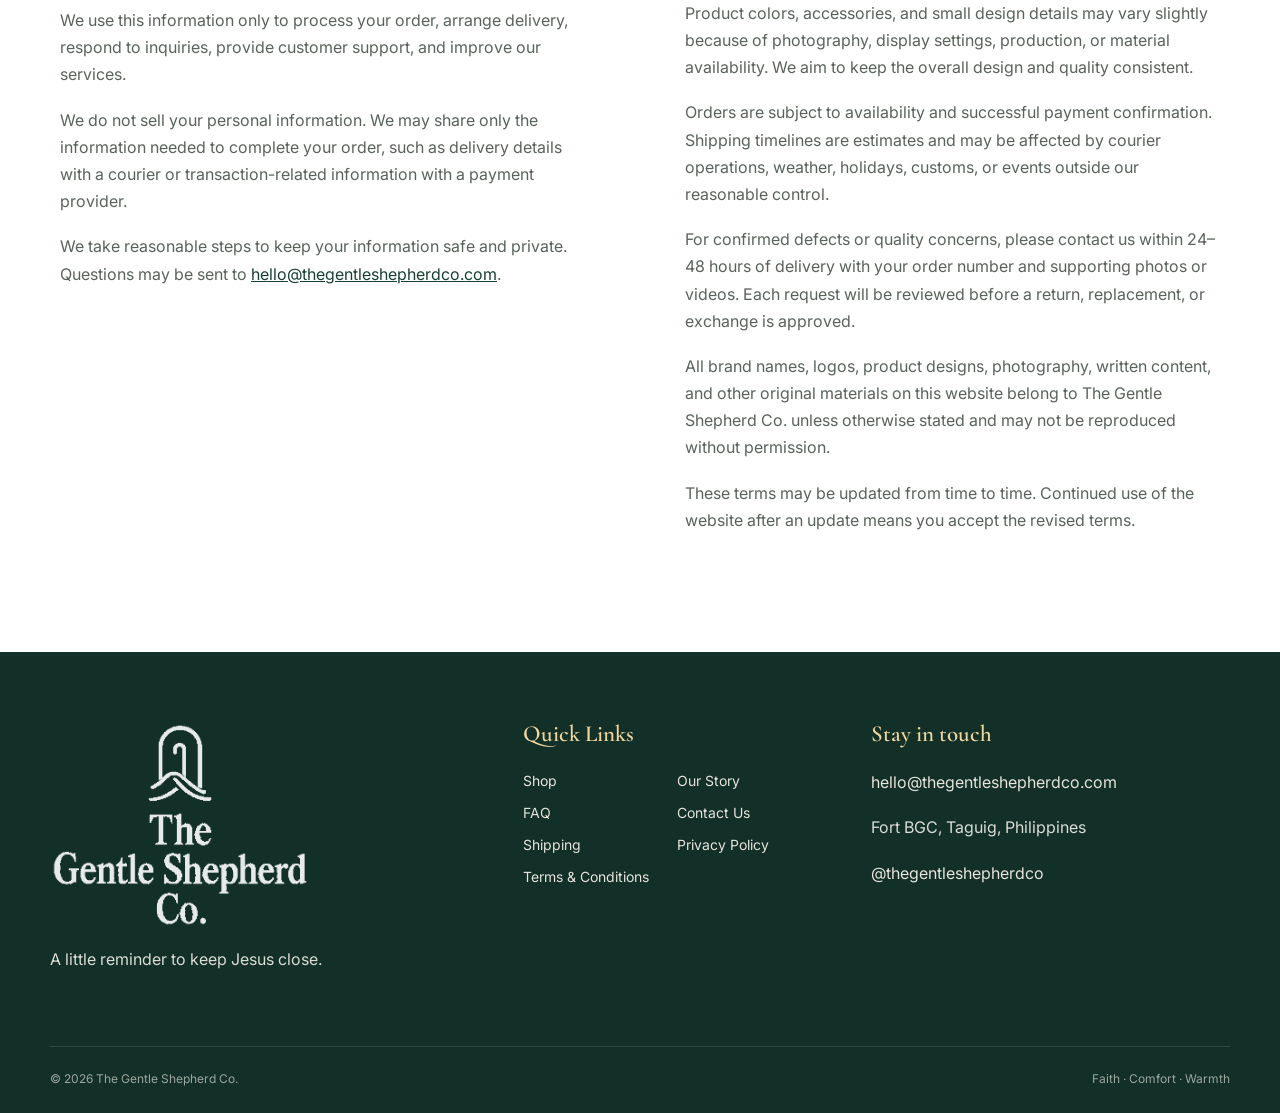
==== commit f9cb3068: "Update index.html" ====
--- a/index.html
+++ b/index.html
@@ -22,7 +22,6 @@
         <a href="#home">Home</a>
         <a href="#shop">Shop</a>
         <a href="#story">Our Story</a>
-<a href="reviews.html">Reviews</a>
 <a href="#giving">Giving Back</a>
         <a href="#faq">FAQ</a>
         <a href="#shipping">Shipping</a>
